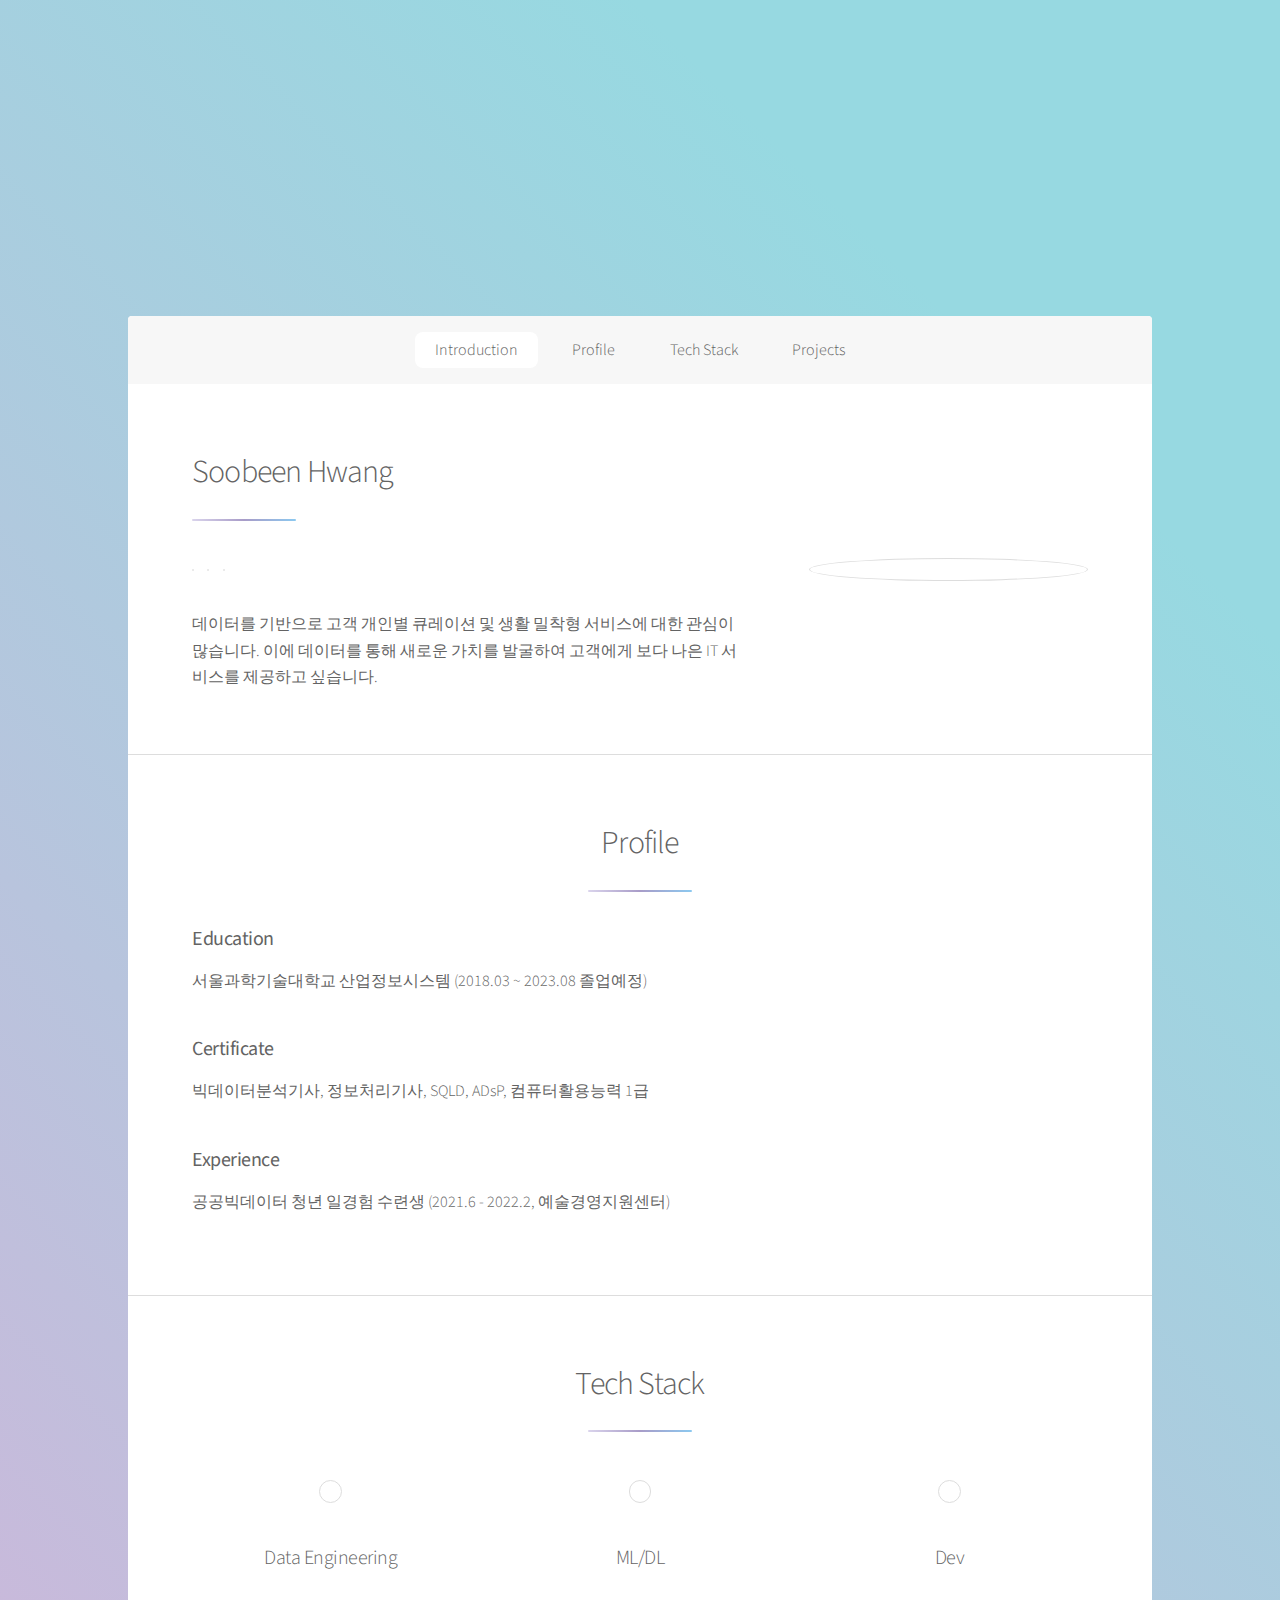
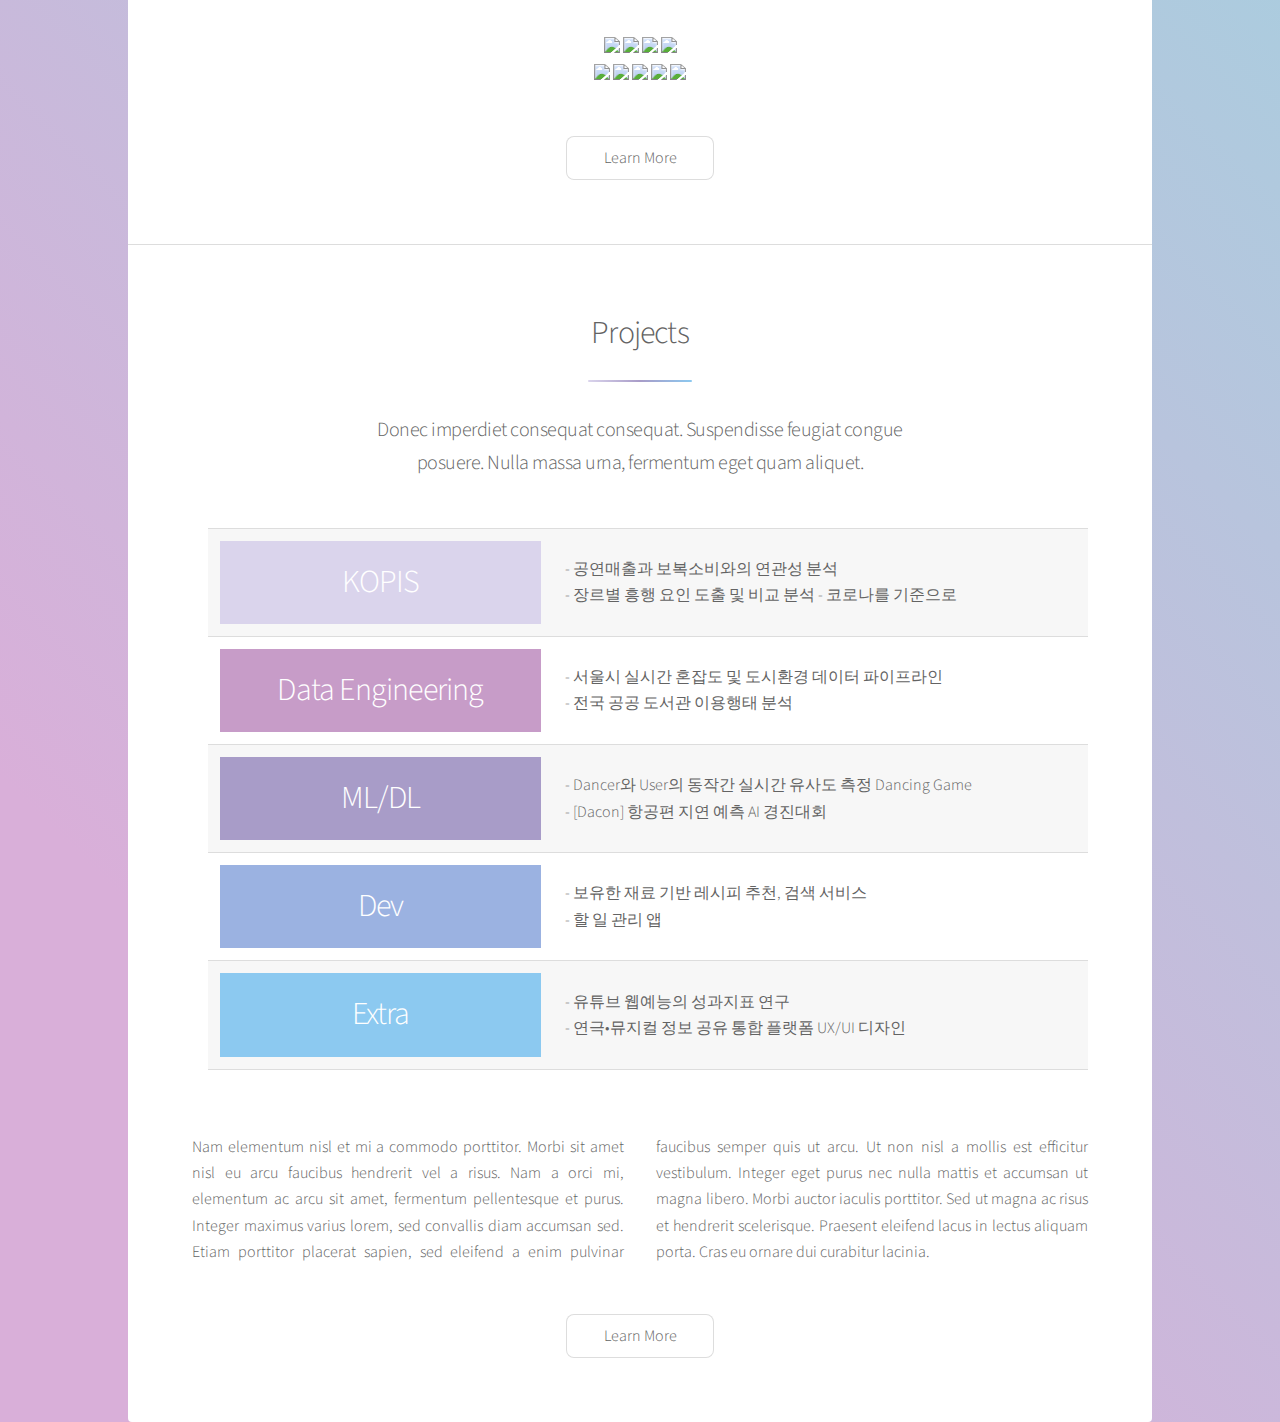
==== index.html @ a71a5af6 "add robots.txt" ====
<!DOCTYPE HTML>
<!--
	Stellar by HTML5 UP
	html5up.net | @ajlkn
	Free for personal and commercial use under the CCA 3.0 license (html5up.net/license)
-->
<html>
	<head>
		<title>soobeen-byul.log</title>
		<meta name="description" content="Data Engineering/Data Analysis/Dev Portpolio of @soobeen-byul">
		<meta charset="utf-8" />
		<meta name="viewport" content="width=device-width, initial-scale=1, user-scalable=no" />
		<link rel="stylesheet" href="assets/css/main.css" />
		<noscript><link rel="stylesheet" href="assets/css/noscript.css" /></noscript>
	</head>
	<body class="is-preload">

		<!-- Wrapper -->
			<div id="wrapper">

				<!-- Header -->
					<header id="header" class="alt">
						<span class="logo"><img width="90" src="images/planet_logo.png" alt="" /></span>
						<h1>soobeen-byul</h1>
						<p>Data/Dev Portpolio of soobeen-byul<br /></p>
					</header>

				<!-- Nav -->
					<nav id="nav">
						<ul>
							<li><a href="#intro" class="active">Introduction</a></li>
							<li><a href="#first">Profile</a></li>
							<li><a href="#second">Tech Stack</a></li>
							<li><a href="#cta">Projects</a></li>
						</ul>
					</nav>

				<!-- Main -->
					<div id="main">

						<!-- Introduction -->
							<section id="intro" class="main">
								<div class="spotlight">
									<div class="content">
										<header class="major">
											<h2>Soobeen Hwang</h2>
										</header>
										<ul class="icons">
											<li><a href="soobeen.byul@gmail.com" class="icon brands fa-tumblr alt"><span class="label">Gmail</span></a></li>
											<li><a href="https://github.com/soobeen-byul" class="icon brands fa-github alt"><span class="label">GitHub</span></a></li>
											<li><a href="https://sub-in-byul.tistory.com/" class="icon brands fa-tumblr alt"><span class="label">Tistory</span></a></li>
										</ul>
										<p>데이터를 기반으로 고객 개인별 큐레이션 및 생활 밀착형 서비스에 대한 관심이 많습니다. 이에 데이터를 통해 새로운 가치를 발굴하여 고객에게 보다 나은 IT 서비스를 제공하고 싶습니다.</p>
							
									</div>
									<span class="image"><img src="images/sarang.jpg" alt="" /></span>
								</div>
							</section>


						<section id="first" class="main special">
							<header class="major">
								<h2>Profile</h2>
								<div style="text-align: left;">
									<h3><span class="icon solid fa-school"></span>   <b>Education</b></h3>
									<div>서울과학기술대학교 산업정보시스템 (2018.03 ~ 2023.08 졸업예정)</div>
									<p></p>
								</div>
								<div style="text-align: left;">
									<h3><span class="icon solid fa-certificate"></span>  <b>Certificate</b></h3>
									<div>빅데이터분석기사, 정보처리기사, SQLD, ADsP, 컴퓨터활용능력 1급</div>
									<p></p>
								</div>
								<div style="text-align: left;">
									<h3><span class="icon solid fa-quote-left"></span>  <b>Experience</b></h3>
									<div>공공빅데이터 청년 일경험 수련생 (2021.6 - 2022.2, 예술경영지원센터)</div>
								</div>
							</header>
							<!-- <footer class="major">
								<ul class="actions special">
									<li><a href="generic.html" class="button primary">Get Started</a></li>
									<li><a href="generic.html" class="button">Learn More</a></li>
								</ul>
							</footer> -->
						</section>

						<section id="second" class="main special">
							<header class="major">
								<h2>Tech Stack</h2>
							</header>
							<ul class="features">
								<li>
									<span class="icon major style5 fa-gem "></span>
									<h3>Data Engineering</h3>
								</li>
								<li>
									<span class="icon major style3 fa-copy"></span>
									<h3>ML/DL</h3>
								</li>
								<li>
									<span class="icon solid major style1 fa-code"></span>
									<h3>Dev</h3>
									<p></p>
								</li>
							</ul>
							<div>
								<img src="https://img.shields.io/badge/Python-3776AB?style=for-the-badge&logo=Python&logoColor=white"> 
								<img src="https://img.shields.io/badge/R-276DC3?style=for-the-badge&logo=R&logoColor=white">
								<img src="https://img.shields.io/badge/Vue.js-4FC08D?style=for-the-badge&logo=Vue.js&logoColor=white">
								<img src="https://img.shields.io/badge/Django-092E20?style=for-the-badge&logo=Django&logoColor=white">
							</div>
							<div>
								<img src="https://img.shields.io/badge/Apache%20Airflow-017CEE?style=for-the-badge&logo=Apache%20Airflow&logoColor=white"> 
								<img src="https://img.shields.io/badge/Apache%20Hadoop-66CCFF?style=for-the-badge&logo=Apache%20Hadoop&logoColor=white">
								<img src="https://img.shields.io/badge/Apache%20Hive-FDEE21?style=for-the-badge&logo=Apache%20Hive&logoColor=white">
								<img src="https://img.shields.io/badge/Apache%20Spark-E25A1C?style=for-the-badge&logo=Apache%20Spark&logoColor=white">
								<img src="https://img.shields.io/badge/Apache%20Zeppelin-D22128?style=for-the-badge&logo=Apache&logoColor=white">
							</div>
							<footer class="major">
								<ul class="actions special">
									<li><a href="generic.html" class="button">Learn More</a></li>
								</ul>
							</footer>
						</section>

						<section id="cta" class="main special">
							<header class="major">
								<h2>Projects</h2>
								<p>Donec imperdiet consequat consequat. Suspendisse feugiat congue<br />
								posuere. Nulla massa urna, fermentum eget quam aliquet.</p>
							</header>
					
							<ul class="statistics">
								<table>
									<tr>
										<td>
											<li class="style1">
												<!-- <span class="icon solid fa-music"></span> -->
												<strong>KOPIS</strong>
											</li>
										</td>
										<td>
											<span> - 공연매출과 보복소비와의 연관성 분석<br> - 장르별 흥행 요인 도출 및 비교 분석 - 코로나를 기준으로</span>
										</td>
									</tr>
									<tr>
										<td>
											<li class="style2">
												<!-- <span class="icon fa-folder-open"></span> -->
												<strong>Data Engineering</strong> 
											</li>
										</td>
										<td>
											<span> - 서울시 실시간 혼잡도 및 도시환경 데이터 파이프라인<br> - 전국 공공 도서관 이용행태 분석</span>
										</td>
									</tr>
									<tr>
										<td>
											<li class="style3">
												<!-- <span class="icon solid fa-signal"></span> -->
												<strong>ML/DL</strong>
											</li>
										</td>
										<td>
											<span>- Dancer와 User의 동작간 실시간 유사도 측정 Dancing Game<br/> - [Dacon] 항공편 지연 예측 AI 경진대회</span>
										</td>
									</tr>
									<tr>
										<td>
											<li class="style4">
												<!-- <span class="icon solid fa-laptop"></span> -->
												<strong>Dev</strong>
											</li>
										</td>
										<td>
											<span> - 보유한 재료 기반 레시피 추천, 검색 서비스<br/> - 할 일 관리 앱</span>
										</td>
									</tr>
									<tr>
										<td>
											<li class="style5">
												<!-- <span class="icon fa-gem"></span> -->
												<strong>Extra</strong>
											</li>
										</td>
										<td>
											<span> - 유튜브 웹예능의 성과지표 연구 <br/> - 연극•뮤지컬 정보 공유 통합 플랫폼 UX/UI 디자인</span>
										</td>
									</tr>
								</table>

							</ul>
							<p class="content">Nam elementum nisl et mi a commodo porttitor. Morbi sit amet nisl eu arcu faucibus hendrerit vel a risus. Nam a orci mi, elementum ac arcu sit amet, fermentum pellentesque et purus. Integer maximus varius lorem, sed convallis diam accumsan sed. Etiam porttitor placerat sapien, sed eleifend a enim pulvinar faucibus semper quis ut arcu. Ut non nisl a mollis est efficitur vestibulum. Integer eget purus nec nulla mattis et accumsan ut magna libero. Morbi auctor iaculis porttitor. Sed ut magna ac risus et hendrerit scelerisque. Praesent eleifend lacus in lectus aliquam porta. Cras eu ornare dui curabitur lacinia.</p>
							<footer class="major">
								<ul class="actions special">
									<li><a href="generic.html" class="button">Learn More</a></li>
								</ul>
							</footer>
						</section>

					</div>

				<!-- Footer -->
					<!-- <footer id="footer">
						<section>
							<h2>Aliquam sed mauris</h2>
							<p>Sed lorem ipsum dolor sit amet et nullam consequat feugiat consequat magna adipiscing tempus etiam dolore veroeros. eget dapibus mauris. Cras aliquet, nisl ut viverra sollicitudin, ligula erat egestas velit, vitae tincidunt odio.</p>
							<ul class="actions">
								<li><a href="generic.html" class="button">Learn More</a></li>
							</ul>
						</section>
						<section>
							<h2>Profile</h2>
							<dl class="alt">
								<dt>Address</dt>
								<dd>경기도 구리시</dd>
								<dt>Email</dt>
								<dd><a href="#">soobeen.byul@gmail.com</a></dd>
							</dl>
						</section>
						<p class="copyright">&copy; Untitled. Design: <a href="https://html5up.net">HTML5 UP</a>.</p>
					</footer> -->

			</div>

		<!-- Scripts -->
			<script src="assets/js/jquery.min.js"></script>
			<script src="assets/js/jquery.scrollex.min.js"></script>
			<script src="assets/js/jquery.scrolly.min.js"></script>
			<script src="assets/js/browser.min.js"></script>
			<script src="assets/js/breakpoints.min.js"></script>
			<script src="assets/js/util.js"></script>
			<script src="assets/js/main.js"></script>

	</body>
</html>
---- assets/css/main.css ----
@import url(fontawesome-all.min.css);
@import 'https://fonts.googleapis.com/css?family=Source+Sans+Pro:300,400';

/*
	Stellar by HTML5 UP
	html5up.net | @ajlkn
	Free for personal and commercial use under the CCA 3.0 license (html5up.net/license)
*/

html, body, div, span, applet, object,
iframe, h1, h2, h3, h4, h5, h6, p, blockquote,
pre, a, abbr, acronym, address, big, cite,
code, del, dfn, em, img, ins, kbd, q, s, samp,
small, strike, strong, sub, sup, tt, var, b,
u, i, center, dl, dt, dd, ol, ul, li, fieldset,
form, label, legend, table, caption, tbody,
tfoot, thead, tr, th, td, article, aside,
canvas, details, embed, figure, figcaption,
footer, header, hgroup, menu, nav, output, ruby,
section, summary, time, mark, audio, video {
	margin: 0;
	padding: 0;
	border: 0;
	font-size: 100%;
	font: inherit;
	/* vertical-align: baseline; */
}

article, aside, details, figcaption, figure,
footer, header, hgroup, menu, nav, section {
	display: block;}

body {
	line-height: 1;
}

ol, ul {
	list-style: none;
}

blockquote, q {
	quotes: none;
}

	blockquote:before, blockquote:after, q:before, q:after {
		content: '';
		content: none;
	}

table {
	border-collapse: collapse;
	border-spacing: 0;
}

body {
	-webkit-text-size-adjust: none;
}

mark {
	background-color: transparent;
	color: inherit;
}

input::-moz-focus-inner {
	border: 0;
	padding: 0;
}

input, select, textarea {
	-moz-appearance: none;
	-webkit-appearance: none;
	-ms-appearance: none;
	appearance: none;
}

/* Basic */

	@-ms-viewport {
		width: device-width;
	}

	body {
		-ms-overflow-style: scrollbar;
	}

	@media screen and (max-width: 480px) {

		html, body {
			min-width: 320px;
		}

	}

	html {
		box-sizing: border-box;
	}

	*, *:before, *:after {
		box-sizing: inherit;
	}

	body {
		/* background-color: #935d8c; */
		background-image: url("images/overlay.png"), -moz-linear-gradient(45deg, #d9afd9 15%, #97d9e1 85%);
		background-image: url("images/overlay.png"), -webkit-linear-gradient(45deg, #d9afd9 15%, #97d9e1 85%);
		background-image: url("images/overlay.png"), -ms-linear-gradient(45deg, #d9afd9 15%, #97d9e1 85%);
		background-image: url("images/overlay.png"), linear-gradient(45deg, #d9afd9 15%, #97d9e1 85%);
	}

		body.is-preload *, body.is-preload *:before, body.is-preload *:after {
			-moz-animation: none !important;
			-webkit-animation: none !important;
			-ms-animation: none !important;
			animation: none !important;
			-moz-transition: none !important;
			-webkit-transition: none !important;
			-ms-transition: none !important;
			transition: none !important;
		}

/* Type */

	body {
		/* background-color: #935d8c; */
		color: rgba(255, 255, 255, 0.65);
	}

	body, input, select, textarea {
		font-family: "Source Sans Pro", Helvetica, sans-serif;
		font-size: 17pt;
		font-weight: 300;
		line-height: 1.65;
	}

		@media screen and (max-width: 1680px) {

			body, input, select, textarea {
				font-size: 14pt;
			}

		}

		@media screen and (max-width: 1280px) {

			body, input, select, textarea {
				font-size: 12pt;
			}

		}

		@media screen and (max-width: 360px) {

			body, input, select, textarea {
				font-size: 11pt;
			}

		}

	a {
		-moz-transition: color 0.2s ease, border-bottom 0.2s ease;
		-webkit-transition: color 0.2s ease, border-bottom 0.2s ease;
		-ms-transition: color 0.2s ease, border-bottom 0.2s ease;
		transition: color 0.2s ease, border-bottom 0.2s ease;
		text-decoration: none;
		border-bottom: dotted 1px;
		color: inherit;
	}

		a:hover {
			border-bottom-color: transparent;
		}

	strong, b {
		font-weight: 400;
	}

	em, i {
		font-style: italic;
	}

	p {
		margin: 0 0 2em 0;
	}

		p.content {
			-moz-columns: 20em 2;
			-webkit-columns: 20em 2;
			-ms-columns: 20em 2;
			columns: 20em 2;
			-moz-column-gap: 2em;
			-webkit-column-gap: 2em;
			-ms-column-gap: 2em;
			column-gap: 2em;
			text-align: justify;
		}

	h1, h2, h3, h4, h5, h6 {
		font-weight: 300;
		line-height: 1.5;
		margin: 0 0 0.7em 0;
		letter-spacing: -0.025em;
	}

		h1 a, h2 a, h3 a, h4 a, h5 a, h6 a {
			color: inherit;
			text-decoration: none;
		}

	h1 {
		font-size: 2.5em;
		line-height: 1.2;
	}

	h2 {
		font-size: 1.5em;
	}

	h3 {
		font-size: 1.25em;
	}

	h4 {
		font-size: 1.1em;
	}

	h5 {
		font-size: 0.9em;
	}

	h6 {
		font-size: 0.7em;
	}

	@media screen and (max-width: 736px) {

		h1 {
			font-size: 2em;
		}

	}

	sub {
		font-size: 0.8em;
		position: relative;
		top: 0.5em;
	}

	sup {
		font-size: 0.8em;
		position: relative;
		top: -0.5em;
	}

	blockquote {
		border-left: solid 4px;
		font-style: italic;
		margin: 0 0 2em 0;
		padding: 0.5em 0 0.5em 2em;
	}

	code {
		border-radius: 8px;
		border: solid 1px;
		font-family: "Courier New", monospace;
		font-size: 0.9em;
		margin: 0 0.25em;
		padding: 0.25em 0.65em;
	}

	pre {
		-webkit-overflow-scrolling: touch;
		font-family: "Courier New", monospace;
		font-size: 0.9em;
		margin: 0 0 2em 0;
	}

		pre code {
			display: block;
			line-height: 1.75;
			padding: 1em 1.5em;
			overflow-x: auto;
		}

	hr {
		border: 0;
		border-bottom: solid 1px;
		margin: 2em 0;
	}

		hr.major {
			margin: 3em 0;
		}

	.align-left {
		text-align: left;
	}

	.align-center {
		text-align: center;
	}

	.align-right {
		text-align: right;
	}

	input, select, textarea {
		color: #ffffff;
	}

	a:hover {
		color: #ffffff;
	}

	strong, b {
		color: #ffffff;
	}

	h1, h2, h3, h4, h5, h6 {
		color: #ffffff;
	}

	blockquote {
		border-left-color: rgba(255, 255, 255, 0.35);
	}

	code {
		background: rgba(255, 255, 255, 0.075);
		border-color: rgba(255, 255, 255, 0.35);
	}

	hr {
		border-bottom-color: rgba(255, 255, 255, 0.35);
	}

/* Row */

	.row {
		display: flex;
		flex-wrap: wrap;
		box-sizing: border-box;
		align-items: stretch;
	}

		.row > * {
			box-sizing: border-box;
		}

		.row.gtr-uniform > * > :last-child {
			margin-bottom: 0;
		}

		.row.aln-left {
			justify-content: flex-start;
		}

		.row.aln-center {
			justify-content: center;
		}

		.row.aln-right {
			justify-content: flex-end;
		}

		.row.aln-top {
			align-items: flex-start;
		}

		.row.aln-middle {
			align-items: center;
		}

		.row.aln-bottom {
			align-items: flex-end;
		}

		.row > .imp {
			order: -1;
		}

		.row > .col-1 {
			width: 8.33333%;
		}

		.row > .off-1 {
			margin-left: 8.33333%;
		}

		.row > .col-2 {
			width: 16.66667%;
		}

		.row > .off-2 {
			margin-left: 16.66667%;
		}

		.row > .col-3 {
			width: 25%;
		}

		.row > .off-3 {
			margin-left: 25%;
		}

		.row > .col-4 {
			width: 33.33333%;
		}

		.row > .off-4 {
			margin-left: 33.33333%;
		}

		.row > .col-5 {
			width: 41.66667%;
		}

		.row > .off-5 {
			margin-left: 41.66667%;
		}

		.row > .col-6 {
			width: 50%;
		}

		.row > .off-6 {
			margin-left: 50%;
		}

		.row > .col-7 {
			width: 58.33333%;
		}

		.row > .off-7 {
			margin-left: 58.33333%;
		}

		.row > .col-8 {
			width: 66.66667%;
		}

		.row > .off-8 {
			margin-left: 66.66667%;
		}

		.row > .col-9 {
			width: 75%;
		}

		.row > .off-9 {
			margin-left: 75%;
		}

		.row > .col-10 {
			width: 83.33333%;
		}

		.row > .off-10 {
			margin-left: 83.33333%;
		}

		.row > .col-11 {
			width: 91.66667%;
		}

		.row > .off-11 {
			margin-left: 91.66667%;
		}

		.row > .col-12 {
			width: 100%;
		}

		.row > .off-12 {
			margin-left: 100%;
		}

		.row.gtr-0 {
			margin-top: 0;
			margin-left: 0em;
		}

			.row.gtr-0 > * {
				padding: 0 0 0 0em;
			}

			.row.gtr-0.gtr-uniform {
				margin-top: 0em;
			}

				.row.gtr-0.gtr-uniform > * {
					padding-top: 0em;
				}

		.row.gtr-25 {
			margin-top: 0;
			margin-left: -0.375em;
		}

			.row.gtr-25 > * {
				padding: 0 0 0 0.375em;
			}

			.row.gtr-25.gtr-uniform {
				margin-top: -0.375em;
			}

				.row.gtr-25.gtr-uniform > * {
					padding-top: 0.375em;
				}

		.row.gtr-50 {
			margin-top: 0;
			margin-left: -0.75em;
		}

			.row.gtr-50 > * {
				padding: 0 0 0 0.75em;
			}

			.row.gtr-50.gtr-uniform {
				margin-top: -0.75em;
			}

				.row.gtr-50.gtr-uniform > * {
					padding-top: 0.75em;
				}

		.row {
			margin-top: 0;
			margin-left: -1.5em;
		}

			.row > * {
				padding: 0 0 0 1.5em;
			}

			.row.gtr-uniform {
				margin-top: -1.5em;
			}

				.row.gtr-uniform > * {
					padding-top: 1.5em;
				}

		.row.gtr-150 {
			margin-top: 0;
			margin-left: -2.25em;
		}

			.row.gtr-150 > * {
				padding: 0 0 0 2.25em;
			}

			.row.gtr-150.gtr-uniform {
				margin-top: -2.25em;
			}

				.row.gtr-150.gtr-uniform > * {
					padding-top: 2.25em;
				}

		.row.gtr-200 {
			margin-top: 0;
			margin-left: -3em;
		}

			.row.gtr-200 > * {
				padding: 0 0 0 3em;
			}

			.row.gtr-200.gtr-uniform {
				margin-top: -3em;
			}

				.row.gtr-200.gtr-uniform > * {
					padding-top: 3em;
				}

		@media screen and (max-width: 1680px) {

			.row {
				display: flex;
				flex-wrap: wrap;
				box-sizing: border-box;
				align-items: stretch;
			}

				.row > * {
					box-sizing: border-box;
				}

				.row.gtr-uniform > * > :last-child {
					margin-bottom: 0;
				}

				.row.aln-left {
					justify-content: flex-start;
				}

				.row.aln-center {
					justify-content: center;
				}

				.row.aln-right {
					justify-content: flex-end;
				}

				.row.aln-top {
					align-items: flex-start;
				}

				.row.aln-middle {
					align-items: center;
				}

				.row.aln-bottom {
					align-items: flex-end;
				}

				.row > .imp-xlarge {
					order: -1;
				}

				.row > .col-1-xlarge {
					width: 8.33333%;
				}

				.row > .off-1-xlarge {
					margin-left: 8.33333%;
				}

				.row > .col-2-xlarge {
					width: 16.66667%;
				}

				.row > .off-2-xlarge {
					margin-left: 16.66667%;
				}

				.row > .col-3-xlarge {
					width: 25%;
				}

				.row > .off-3-xlarge {
					margin-left: 25%;
				}

				.row > .col-4-xlarge {
					width: 33.33333%;
				}

				.row > .off-4-xlarge {
					margin-left: 33.33333%;
				}

				.row > .col-5-xlarge {
					width: 41.66667%;
				}

				.row > .off-5-xlarge {
					margin-left: 41.66667%;
				}

				.row > .col-6-xlarge {
					width: 50%;
				}

				.row > .off-6-xlarge {
					margin-left: 50%;
				}

				.row > .col-7-xlarge {
					width: 58.33333%;
				}

				.row > .off-7-xlarge {
					margin-left: 58.33333%;
				}

				.row > .col-8-xlarge {
					width: 66.66667%;
				}

				.row > .off-8-xlarge {
					margin-left: 66.66667%;
				}

				.row > .col-9-xlarge {
					width: 75%;
				}

				.row > .off-9-xlarge {
					margin-left: 75%;
				}

				.row > .col-10-xlarge {
					width: 83.33333%;
				}

				.row > .off-10-xlarge {
					margin-left: 83.33333%;
				}

				.row > .col-11-xlarge {
					width: 91.66667%;
				}

				.row > .off-11-xlarge {
					margin-left: 91.66667%;
				}

				.row > .col-12-xlarge {
					width: 100%;
				}

				.row > .off-12-xlarge {
					margin-left: 100%;
				}

				.row.gtr-0 {
					margin-top: 0;
					margin-left: 0em;
				}

					.row.gtr-0 > * {
						padding: 0 0 0 0em;
					}

					.row.gtr-0.gtr-uniform {
						margin-top: 0em;
					}

						.row.gtr-0.gtr-uniform > * {
							padding-top: 0em;
						}

				.row.gtr-25 {
					margin-top: 0;
					margin-left: -0.375em;
				}

					.row.gtr-25 > * {
						padding: 0 0 0 0.375em;
					}

					.row.gtr-25.gtr-uniform {
						margin-top: -0.375em;
					}

						.row.gtr-25.gtr-uniform > * {
							padding-top: 0.375em;
						}

				.row.gtr-50 {
					margin-top: 0;
					margin-left: -0.75em;
				}

					.row.gtr-50 > * {
						padding: 0 0 0 0.75em;
					}

					.row.gtr-50.gtr-uniform {
						margin-top: -0.75em;
					}

						.row.gtr-50.gtr-uniform > * {
							padding-top: 0.75em;
						}

				.row {
					margin-top: 0;
					margin-left: -1.5em;
				}

					.row > * {
						padding: 0 0 0 1.5em;
					}

					.row.gtr-uniform {
						margin-top: -1.5em;
					}

						.row.gtr-uniform > * {
							padding-top: 1.5em;
						}

				.row.gtr-150 {
					margin-top: 0;
					margin-left: -2.25em;
				}

					.row.gtr-150 > * {
						padding: 0 0 0 2.25em;
					}

					.row.gtr-150.gtr-uniform {
						margin-top: -2.25em;
					}

						.row.gtr-150.gtr-uniform > * {
							padding-top: 2.25em;
						}

				.row.gtr-200 {
					margin-top: 0;
					margin-left: -3em;
				}

					.row.gtr-200 > * {
						padding: 0 0 0 3em;
					}

					.row.gtr-200.gtr-uniform {
						margin-top: -3em;
					}

						.row.gtr-200.gtr-uniform > * {
							padding-top: 3em;
						}

		}

		@media screen and (max-width: 1280px) {

			.row {
				display: flex;
				flex-wrap: wrap;
				box-sizing: border-box;
				align-items: stretch;
			}

				.row > * {
					box-sizing: border-box;
				}

				.row.gtr-uniform > * > :last-child {
					margin-bottom: 0;
				}

				.row.aln-left {
					justify-content: flex-start;
				}

				.row.aln-center {
					justify-content: center;
				}

				.row.aln-right {
					justify-content: flex-end;
				}

				.row.aln-top {
					align-items: flex-start;
				}

				.row.aln-middle {
					align-items: center;
				}

				.row.aln-bottom {
					align-items: flex-end;
				}

				.row > .imp-large {
					order: -1;
				}

				.row > .col-1-large {
					width: 8.33333%;
				}

				.row > .off-1-large {
					margin-left: 8.33333%;
				}

				.row > .col-2-large {
					width: 16.66667%;
				}

				.row > .off-2-large {
					margin-left: 16.66667%;
				}

				.row > .col-3-large {
					width: 25%;
				}

				.row > .off-3-large {
					margin-left: 25%;
				}

				.row > .col-4-large {
					width: 33.33333%;
				}

				.row > .off-4-large {
					margin-left: 33.33333%;
				}

				.row > .col-5-large {
					width: 41.66667%;
				}

				.row > .off-5-large {
					margin-left: 41.66667%;
				}

				.row > .col-6-large {
					width: 50%;
				}

				.row > .off-6-large {
					margin-left: 50%;
				}

				.row > .col-7-large {
					width: 58.33333%;
				}

				.row > .off-7-large {
					margin-left: 58.33333%;
				}

				.row > .col-8-large {
					width: 66.66667%;
				}

				.row > .off-8-large {
					margin-left: 66.66667%;
				}

				.row > .col-9-large {
					width: 75%;
				}

				.row > .off-9-large {
					margin-left: 75%;
				}

				.row > .col-10-large {
					width: 83.33333%;
				}

				.row > .off-10-large {
					margin-left: 83.33333%;
				}

				.row > .col-11-large {
					width: 91.66667%;
				}

				.row > .off-11-large {
					margin-left: 91.66667%;
				}

				.row > .col-12-large {
					width: 100%;
				}

				.row > .off-12-large {
					margin-left: 100%;
				}

				.row.gtr-0 {
					margin-top: 0;
					margin-left: 0em;
				}

					.row.gtr-0 > * {
						padding: 0 0 0 0em;
					}

					.row.gtr-0.gtr-uniform {
						margin-top: 0em;
					}

						.row.gtr-0.gtr-uniform > * {
							padding-top: 0em;
						}

				.row.gtr-25 {
					margin-top: 0;
					margin-left: -0.375em;
				}

					.row.gtr-25 > * {
						padding: 0 0 0 0.375em;
					}

					.row.gtr-25.gtr-uniform {
						margin-top: -0.375em;
					}

						.row.gtr-25.gtr-uniform > * {
							padding-top: 0.375em;
						}

				.row.gtr-50 {
					margin-top: 0;
					margin-left: -0.75em;
				}

					.row.gtr-50 > * {
						padding: 0 0 0 0.75em;
					}

					.row.gtr-50.gtr-uniform {
						margin-top: -0.75em;
					}

						.row.gtr-50.gtr-uniform > * {
							padding-top: 0.75em;
						}

				.row {
					margin-top: 0;
					margin-left: -1.5em;
				}

					.row > * {
						padding: 0 0 0 1.5em;
					}

					.row.gtr-uniform {
						margin-top: -1.5em;
					}

						.row.gtr-uniform > * {
							padding-top: 1.5em;
						}

				.row.gtr-150 {
					margin-top: 0;
					margin-left: -2.25em;
				}

					.row.gtr-150 > * {
						padding: 0 0 0 2.25em;
					}

					.row.gtr-150.gtr-uniform {
						margin-top: -2.25em;
					}

						.row.gtr-150.gtr-uniform > * {
							padding-top: 2.25em;
						}

				.row.gtr-200 {
					margin-top: 0;
					margin-left: -3em;
				}

					.row.gtr-200 > * {
						padding: 0 0 0 3em;
					}

					.row.gtr-200.gtr-uniform {
						margin-top: -3em;
					}

						.row.gtr-200.gtr-uniform > * {
							padding-top: 3em;
						}

		}

		@media screen and (max-width: 980px) {

			.row {
				display: flex;
				flex-wrap: wrap;
				box-sizing: border-box;
				align-items: stretch;
			}

				.row > * {
					box-sizing: border-box;
				}

				.row.gtr-uniform > * > :last-child {
					margin-bottom: 0;
				}

				.row.aln-left {
					justify-content: flex-start;
				}

				.row.aln-center {
					justify-content: center;
				}

				.row.aln-right {
					justify-content: flex-end;
				}

				.row.aln-top {
					align-items: flex-start;
				}

				.row.aln-middle {
					align-items: center;
				}

				.row.aln-bottom {
					align-items: flex-end;
				}

				.row > .imp-medium {
					order: -1;
				}

				.row > .col-1-medium {
					width: 8.33333%;
				}

				.row > .off-1-medium {
					margin-left: 8.33333%;
				}

				.row > .col-2-medium {
					width: 16.66667%;
				}

				.row > .off-2-medium {
					margin-left: 16.66667%;
				}

				.row > .col-3-medium {
					width: 25%;
				}

				.row > .off-3-medium {
					margin-left: 25%;
				}

				.row > .col-4-medium {
					width: 33.33333%;
				}

				.row > .off-4-medium {
					margin-left: 33.33333%;
				}

				.row > .col-5-medium {
					width: 41.66667%;
				}

				.row > .off-5-medium {
					margin-left: 41.66667%;
				}

				.row > .col-6-medium {
					width: 50%;
				}

				.row > .off-6-medium {
					margin-left: 50%;
				}

				.row > .col-7-medium {
					width: 58.33333%;
				}

				.row > .off-7-medium {
					margin-left: 58.33333%;
				}

				.row > .col-8-medium {
					width: 66.66667%;
				}

				.row > .off-8-medium {
					margin-left: 66.66667%;
				}

				.row > .col-9-medium {
					width: 75%;
				}

				.row > .off-9-medium {
					margin-left: 75%;
				}

				.row > .col-10-medium {
					width: 83.33333%;
				}

				.row > .off-10-medium {
					margin-left: 83.33333%;
				}

				.row > .col-11-medium {
					width: 91.66667%;
				}

				.row > .off-11-medium {
					margin-left: 91.66667%;
				}

				.row > .col-12-medium {
					width: 100%;
				}

				.row > .off-12-medium {
					margin-left: 100%;
				}

				.row.gtr-0 {
					margin-top: 0;
					margin-left: 0em;
				}

					.row.gtr-0 > * {
						padding: 0 0 0 0em;
					}

					.row.gtr-0.gtr-uniform {
						margin-top: 0em;
					}

						.row.gtr-0.gtr-uniform > * {
							padding-top: 0em;
						}

				.row.gtr-25 {
					margin-top: 0;
					margin-left: -0.375em;
				}

					.row.gtr-25 > * {
						padding: 0 0 0 0.375em;
					}

					.row.gtr-25.gtr-uniform {
						margin-top: -0.375em;
					}

						.row.gtr-25.gtr-uniform > * {
							padding-top: 0.375em;
						}

				.row.gtr-50 {
					margin-top: 0;
					margin-left: -0.75em;
				}

					.row.gtr-50 > * {
						padding: 0 0 0 0.75em;
					}

					.row.gtr-50.gtr-uniform {
						margin-top: -0.75em;
					}

						.row.gtr-50.gtr-uniform > * {
							padding-top: 0.75em;
						}

				.row {
					margin-top: 0;
					margin-left: -1.5em;
				}

					.row > * {
						padding: 0 0 0 1.5em;
					}

					.row.gtr-uniform {
						margin-top: -1.5em;
					}

						.row.gtr-uniform > * {
							padding-top: 1.5em;
						}

				.row.gtr-150 {
					margin-top: 0;
					margin-left: -2.25em;
				}

					.row.gtr-150 > * {
						padding: 0 0 0 2.25em;
					}

					.row.gtr-150.gtr-uniform {
						margin-top: -2.25em;
					}

						.row.gtr-150.gtr-uniform > * {
							padding-top: 2.25em;
						}

				.row.gtr-200 {
					margin-top: 0;
					margin-left: -3em;
				}

					.row.gtr-200 > * {
						padding: 0 0 0 3em;
					}

					.row.gtr-200.gtr-uniform {
						margin-top: -3em;
					}

						.row.gtr-200.gtr-uniform > * {
							padding-top: 3em;
						}

		}

		@media screen and (max-width: 736px) {

			.row {
				display: flex;
				flex-wrap: wrap;
				box-sizing: border-box;
				align-items: stretch;
			}

				.row > * {
					box-sizing: border-box;
				}

				.row.gtr-uniform > * > :last-child {
					margin-bottom: 0;
				}

				.row.aln-left {
					justify-content: flex-start;
				}

				.row.aln-center {
					justify-content: center;
				}

				.row.aln-right {
					justify-content: flex-end;
				}

				.row.aln-top {
					align-items: flex-start;
				}

				.row.aln-middle {
					align-items: center;
				}

				.row.aln-bottom {
					align-items: flex-end;
				}

				.row > .imp-small {
					order: -1;
				}

				.row > .col-1-small {
					width: 8.33333%;
				}

				.row > .off-1-small {
					margin-left: 8.33333%;
				}

				.row > .col-2-small {
					width: 16.66667%;
				}

				.row > .off-2-small {
					margin-left: 16.66667%;
				}

				.row > .col-3-small {
					width: 25%;
				}

				.row > .off-3-small {
					margin-left: 25%;
				}

				.row > .col-4-small {
					width: 33.33333%;
				}

				.row > .off-4-small {
					margin-left: 33.33333%;
				}

				.row > .col-5-small {
					width: 41.66667%;
				}

				.row > .off-5-small {
					margin-left: 41.66667%;
				}

				.row > .col-6-small {
					width: 50%;
				}

				.row > .off-6-small {
					margin-left: 50%;
				}

				.row > .col-7-small {
					width: 58.33333%;
				}

				.row > .off-7-small {
					margin-left: 58.33333%;
				}

				.row > .col-8-small {
					width: 66.66667%;
				}

				.row > .off-8-small {
					margin-left: 66.66667%;
				}

				.row > .col-9-small {
					width: 75%;
				}

				.row > .off-9-small {
					margin-left: 75%;
				}

				.row > .col-10-small {
					width: 83.33333%;
				}

				.row > .off-10-small {
					margin-left: 83.33333%;
				}

				.row > .col-11-small {
					width: 91.66667%;
				}

				.row > .off-11-small {
					margin-left: 91.66667%;
				}

				.row > .col-12-small {
					width: 100%;
				}

				.row > .off-12-small {
					margin-left: 100%;
				}

				.row.gtr-0 {
					margin-top: 0;
					margin-left: 0em;
				}

					.row.gtr-0 > * {
						padding: 0 0 0 0em;
					}

					.row.gtr-0.gtr-uniform {
						margin-top: 0em;
					}

						.row.gtr-0.gtr-uniform > * {
							padding-top: 0em;
						}

				.row.gtr-25 {
					margin-top: 0;
					margin-left: -0.25em;
				}

					.row.gtr-25 > * {
						padding: 0 0 0 0.25em;
					}

					.row.gtr-25.gtr-uniform {
						margin-top: -0.25em;
					}

						.row.gtr-25.gtr-uniform > * {
							padding-top: 0.25em;
						}

				.row.gtr-50 {
					margin-top: 0;
					margin-left: -0.5em;
				}

					.row.gtr-50 > * {
						padding: 0 0 0 0.5em;
					}

					.row.gtr-50.gtr-uniform {
						margin-top: -0.5em;
					}

						.row.gtr-50.gtr-uniform > * {
							padding-top: 0.5em;
						}

				.row {
					margin-top: 0;
					margin-left: -1em;
				}

					.row > * {
						padding: 0 0 0 1em;
					}

					.row.gtr-uniform {
						margin-top: -1em;
					}

						.row.gtr-uniform > * {
							padding-top: 1em;
						}

				.row.gtr-150 {
					margin-top: 0;
					margin-left: -1.5em;
				}

					.row.gtr-150 > * {
						padding: 0 0 0 1.5em;
					}

					.row.gtr-150.gtr-uniform {
						margin-top: -1.5em;
					}

						.row.gtr-150.gtr-uniform > * {
							padding-top: 1.5em;
						}

				.row.gtr-200 {
					margin-top: 0;
					margin-left: -2em;
				}

					.row.gtr-200 > * {
						padding: 0 0 0 2em;
					}

					.row.gtr-200.gtr-uniform {
						margin-top: -2em;
					}

						.row.gtr-200.gtr-uniform > * {
							padding-top: 2em;
						}

		}

		@media screen and (max-width: 480px) {

			.row {
				display: flex;
				flex-wrap: wrap;
				box-sizing: border-box;
				align-items: stretch;
			}

				.row > * {
					box-sizing: border-box;
				}

				.row.gtr-uniform > * > :last-child {
					margin-bottom: 0;
				}

				.row.aln-left {
					justify-content: flex-start;
				}

				.row.aln-center {
					justify-content: center;
				}

				.row.aln-right {
					justify-content: flex-end;
				}

				.row.aln-top {
					align-items: flex-start;
				}

				.row.aln-middle {
					align-items: center;
				}

				.row.aln-bottom {
					align-items: flex-end;
				}

				.row > .imp-xsmall {
					order: -1;
				}

				.row > .col-1-xsmall {
					width: 8.33333%;
				}

				.row > .off-1-xsmall {
					margin-left: 8.33333%;
				}

				.row > .col-2-xsmall {
					width: 16.66667%;
				}

				.row > .off-2-xsmall {
					margin-left: 16.66667%;
				}

				.row > .col-3-xsmall {
					width: 25%;
				}

				.row > .off-3-xsmall {
					margin-left: 25%;
				}

				.row > .col-4-xsmall {
					width: 33.33333%;
				}

				.row > .off-4-xsmall {
					margin-left: 33.33333%;
				}

				.row > .col-5-xsmall {
					width: 41.66667%;
				}

				.row > .off-5-xsmall {
					margin-left: 41.66667%;
				}

				.row > .col-6-xsmall {
					width: 50%;
				}

				.row > .off-6-xsmall {
					margin-left: 50%;
				}

				.row > .col-7-xsmall {
					width: 58.33333%;
				}

				.row > .off-7-xsmall {
					margin-left: 58.33333%;
				}

				.row > .col-8-xsmall {
					width: 66.66667%;
				}

				.row > .off-8-xsmall {
					margin-left: 66.66667%;
				}

				.row > .col-9-xsmall {
					width: 75%;
				}

				.row > .off-9-xsmall {
					margin-left: 75%;
				}

				.row > .col-10-xsmall {
					width: 83.33333%;
				}

				.row > .off-10-xsmall {
					margin-left: 83.33333%;
				}

				.row > .col-11-xsmall {
					width: 91.66667%;
				}

				.row > .off-11-xsmall {
					margin-left: 91.66667%;
				}

				.row > .col-12-xsmall {
					width: 100%;
				}

				.row > .off-12-xsmall {
					margin-left: 100%;
				}

				.row.gtr-0 {
					margin-top: 0;
					margin-left: 0em;
				}

					.row.gtr-0 > * {
						padding: 0 0 0 0em;
					}

					.row.gtr-0.gtr-uniform {
						margin-top: 0em;
					}

						.row.gtr-0.gtr-uniform > * {
							padding-top: 0em;
						}

				.row.gtr-25 {
					margin-top: 0;
					margin-left: -0.3125em;
				}

					.row.gtr-25 > * {
						padding: 0 0 0 0.3125em;
					}

					.row.gtr-25.gtr-uniform {
						margin-top: -0.3125em;
					}

						.row.gtr-25.gtr-uniform > * {
							padding-top: 0.3125em;
						}

				.row.gtr-50 {
					margin-top: 0;
					margin-left: -0.625em;
				}

					.row.gtr-50 > * {
						padding: 0 0 0 0.625em;
					}

					.row.gtr-50.gtr-uniform {
						margin-top: -0.625em;
					}

						.row.gtr-50.gtr-uniform > * {
							padding-top: 0.625em;
						}

				.row {
					margin-top: 0;
					margin-left: -1.25em;
				}

					.row > * {
						padding: 0 0 0 1.25em;
					}

					.row.gtr-uniform {
						margin-top: -1.25em;
					}

						.row.gtr-uniform > * {
							padding-top: 1.25em;
						}

				.row.gtr-150 {
					margin-top: 0;
					margin-left: -1.875em;
				}

					.row.gtr-150 > * {
						padding: 0 0 0 1.875em;
					}

					.row.gtr-150.gtr-uniform {
						margin-top: -1.875em;
					}

						.row.gtr-150.gtr-uniform > * {
							padding-top: 1.875em;
						}

				.row.gtr-200 {
					margin-top: 0;
					margin-left: -2.5em;
				}

					.row.gtr-200 > * {
						padding: 0 0 0 2.5em;
					}

					.row.gtr-200.gtr-uniform {
						margin-top: -2.5em;
					}

						.row.gtr-200.gtr-uniform > * {
							padding-top: 2.5em;
						}

		}

/* Box */

	.box {
		border-radius: 8px;
		border: solid;
		margin-bottom: 2em;
		padding: 1.5em;
	}

		.box > :last-child,
		.box > :last-child > :last-child,
		.box > :last-child > :last-child > :last-child {
			margin-bottom: 0;
		}

		.box.alt {
			border: 0;
			border-radius: 0;
			padding: 0;
		}

	.box {
		border-color: rgba(255, 255, 255, 0.35);
	}

/* Button */

	input[type="submit"],
	input[type="reset"],
	input[type="button"],
	button,
	.button {
		-moz-appearance: none;
		-webkit-appearance: none;
		-ms-appearance: none;
		appearance: none;
		-moz-transition: background-color 0.2s ease-in-out, color 0.2s ease-in-out;
		-webkit-transition: background-color 0.2s ease-in-out, color 0.2s ease-in-out;
		-ms-transition: background-color 0.2s ease-in-out, color 0.2s ease-in-out;
		transition: background-color 0.2s ease-in-out, color 0.2s ease-in-out;
		border-radius: 8px;
		border: 0;
		cursor: pointer;
		display: inline-block;
		font-weight: 300;
		height: 2.75em;
		line-height: 2.75em;
		min-width: 9.25em;
		padding: 0 1.5em;
		text-align: center;
		text-decoration: none;
		white-space: nowrap;
	}

		input[type="submit"].icon,
		input[type="reset"].icon,
		input[type="button"].icon,
		button.icon,
		.button.icon {
			padding-left: 1.35em;
		}

			input[type="submit"].icon:before,
			input[type="reset"].icon:before,
			input[type="button"].icon:before,
			button.icon:before,
			.button.icon:before {
				margin-right: 0.5em;
			}

		input[type="submit"].fit,
		input[type="reset"].fit,
		input[type="button"].fit,
		button.fit,
		.button.fit {
			width: 100%;
		}

		input[type="submit"].small,
		input[type="reset"].small,
		input[type="button"].small,
		button.small,
		.button.small {
			font-size: 0.8em;
		}

		input[type="submit"].large,
		input[type="reset"].large,
		input[type="button"].large,
		button.large,
		.button.large {
			font-size: 1.35em;
		}

		input[type="submit"].disabled, input[type="submit"]:disabled,
		input[type="reset"].disabled,
		input[type="reset"]:disabled,
		input[type="button"].disabled,
		input[type="button"]:disabled,
		button.disabled,
		button:disabled,
		.button.disabled,
		.button:disabled {
			pointer-events: none;
			opacity: 0.25;
		}

		@media screen and (max-width: 736px) {

			input[type="submit"],
			input[type="reset"],
			input[type="button"],
			button,
			.button {
				min-width: 0;
			}

		}

	input[type="submit"],
	input[type="reset"],
	input[type="button"],
	button,
	.button {
		background-color: transparent;
		box-shadow: inset 0 0 0 1px rgba(255, 255, 255, 0.35);
		color: #ffffff !important;
	}

		input[type="submit"]:hover,
		input[type="reset"]:hover,
		input[type="button"]:hover,
		button:hover,
		.button:hover {
			background-color: rgba(255, 255, 255, 0.075);
		}

		input[type="submit"]:active,
		input[type="reset"]:active,
		input[type="button"]:active,
		button:active,
		.button:active {
			background-color: rgba(255, 255, 255, 0.2);
		}

		input[type="submit"].icon:before,
		input[type="reset"].icon:before,
		input[type="button"].icon:before,
		button.icon:before,
		.button.icon:before {
			color: rgba(255, 255, 255, 0.5);
		}

		input[type="submit"].primary,
		input[type="reset"].primary,
		input[type="button"].primary,
		button.primary,
		.button.primary {
			background-color: #8cc9f0;
			color: #ffffff !important;
			box-shadow: none;
		}

			input[type="submit"].primary:hover,
			input[type="reset"].primary:hover,
			input[type="button"].primary:hover,
			button.primary:hover,
			.button.primary:hover {
				background-color: #9acff2;
			}

			input[type="submit"].primary:active,
			input[type="reset"].primary:active,
			input[type="button"].primary:active,
			button.primary:active,
			.button.primary:active {
				background-color: #7ec3ee;
			}

			input[type="submit"].primary.icon:before,
			input[type="reset"].primary.icon:before,
			input[type="button"].primary.icon:before,
			button.primary.icon:before,
			.button.primary.icon:before {
				color: #ffffff !important;
			}

/* Form */

	form {
		margin: 0 0 2em 0;
	}

	label {
		display: block;
		font-size: 0.9em;
		font-weight: 400;
		margin: 0 0 1em 0;
	}

	input[type="text"],
	input[type="password"],
	input[type="email"],
	select,
	textarea {
		-moz-appearance: none;
		-webkit-appearance: none;
		-ms-appearance: none;
		appearance: none;
		border-radius: 8px;
		border: solid 1px;
		color: inherit;
		display: block;
		outline: 0;
		padding: 0 1em;
		text-decoration: none;
		width: 100%;
	}

		input[type="text"]:invalid,
		input[type="password"]:invalid,
		input[type="email"]:invalid,
		select:invalid,
		textarea:invalid {
			box-shadow: none;
		}

	select {
		background-size: 1.25rem;
		background-repeat: no-repeat;
		background-position: calc(100% - 1rem) center;
		height: 2.75em;
		padding-right: 2.75em;
		text-overflow: ellipsis;
	}

		select:focus::-ms-value {
			background-color: transparent;
		}

		select::-ms-expand {
			display: none;
		}

	input[type="text"],
	input[type="password"],
	input[type="email"],
	select {
		height: 2.75em;
	}

	textarea {
		padding: 0.75em 1em;
	}

	input[type="checkbox"],
	input[type="radio"] {
		-moz-appearance: none;
		-webkit-appearance: none;
		-ms-appearance: none;
		appearance: none;
		display: block;
		float: left;
		margin-right: -2em;
		opacity: 0;
		width: 1em;
		z-index: -1;
	}

		input[type="checkbox"] + label,
		input[type="radio"] + label {
			text-decoration: none;
			cursor: pointer;
			display: inline-block;
			font-size: 1em;
			font-weight: 300;
			padding-left: 2.4em;
			padding-right: 0.75em;
			position: relative;
		}

			input[type="checkbox"] + label:before,
			input[type="radio"] + label:before {
				-moz-osx-font-smoothing: grayscale;
				-webkit-font-smoothing: antialiased;
				display: inline-block;
				font-style: normal;
				font-variant: normal;
				text-rendering: auto;
				line-height: 1;
				text-transform: none !important;
				font-family: 'Font Awesome 5 Free';
				font-weight: 900;
			}

			input[type="checkbox"] + label:before,
			input[type="radio"] + label:before {
				border-radius: 8px;
				border: solid 1px;
				content: '';
				display: inline-block;
				font-size: 0.8em;
				height: 2.0625em;
				left: 0;
				line-height: 2.0625em;
				position: absolute;
				text-align: center;
				top: 0;
				width: 2.0625em;
			}

		input[type="checkbox"]:checked + label:before,
		input[type="radio"]:checked + label:before {
			content: '\f00c';
		}

	input[type="checkbox"] + label:before {
		border-radius: 8px;
	}

	input[type="radio"] + label:before {
		border-radius: 100%;
	}

	::-webkit-input-placeholder {
		opacity: 1.0;
	}

	:-moz-placeholder {
		opacity: 1.0;
	}

	::-moz-placeholder {
		opacity: 1.0;
	}

	:-ms-input-placeholder {
		opacity: 1.0;
	}

	label {
		color: #ffffff;
	}

	input[type="text"],
	input[type="password"],
	input[type="email"],
	select,
	textarea {
		background-color: rgba(255, 255, 255, 0.075);
		border-color: rgba(255, 255, 255, 0.35);
	}

		input[type="text"]:focus,
		input[type="password"]:focus,
		input[type="email"]:focus,
		select:focus,
		textarea:focus {
			border-color: #8cc9f0;
			box-shadow: 0 0 0 1px #8cc9f0;
		}

	select {
		background-image: url("data:image/svg+xml;charset=utf8,%3Csvg xmlns='http://www.w3.org/2000/svg' width='40' height='40' preserveAspectRatio='none' viewBox='0 0 40 40'%3E%3Cpath d='M9.4,12.3l10.4,10.4l10.4-10.4c0.2-0.2,0.5-0.4,0.9-0.4c0.3,0,0.6,0.1,0.9,0.4l3.3,3.3c0.2,0.2,0.4,0.5,0.4,0.9 c0,0.4-0.1,0.6-0.4,0.9L20.7,31.9c-0.2,0.2-0.5,0.4-0.9,0.4c-0.3,0-0.6-0.1-0.9-0.4L4.3,17.3c-0.2-0.2-0.4-0.5-0.4-0.9 c0-0.4,0.1-0.6,0.4-0.9l3.3-3.3c0.2-0.2,0.5-0.4,0.9-0.4S9.1,12.1,9.4,12.3z' fill='rgba(255, 255, 255, 0.35)' /%3E%3C/svg%3E");
	}

		select option {
			color: #ffffff;
			background: #935d8c;
		}

	input[type="checkbox"] + label,
	input[type="radio"] + label {
		color: rgba(255, 255, 255, 0.65);
	}

		input[type="checkbox"] + label:before,
		input[type="radio"] + label:before {
			background: rgba(255, 255, 255, 0.075);
			border-color: rgba(255, 255, 255, 0.35);
		}

	input[type="checkbox"]:checked + label:before,
	input[type="radio"]:checked + label:before {
		background-color: #ffffff;
		border-color: #ffffff;
		color: #935d8c;
	}

	input[type="checkbox"]:focus + label:before,
	input[type="radio"]:focus + label:before {
		border-color: #8cc9f0;
		box-shadow: 0 0 0 1px #8cc9f0;
	}

	::-webkit-input-placeholder {
		color: rgba(255, 255, 255, 0.5) !important;
	}

	:-moz-placeholder {
		color: rgba(255, 255, 255, 0.5) !important;
	}

	::-moz-placeholder {
		color: rgba(255, 255, 255, 0.5) !important;
	}

	:-ms-input-placeholder {
		color: rgba(255, 255, 255, 0.5) !important;
	}

	.formerize-placeholder {
		color: rgba(255, 255, 255, 0.5) !important;
	}

/* Icon */

	.icon {
		text-decoration: none;
		-moz-transition: background-color 0.2s ease-in-out, color 0.2s ease-in-out;
		-webkit-transition: background-color 0.2s ease-in-out, color 0.2s ease-in-out;
		-ms-transition: background-color 0.2s ease-in-out, color 0.2s ease-in-out;
		transition: background-color 0.2s ease-in-out, color 0.2s ease-in-out;
		border-bottom: none;
		position: relative;
	}

		.icon:before {
			-moz-osx-font-smoothing: grayscale;
			-webkit-font-smoothing: antialiased;
			display: inline-block;
			font-style: normal;
			font-variant: normal;
			text-rendering: auto;
			line-height: 1;
			text-transform: none !important;
			font-family: 'Font Awesome 5 Free';
			font-weight: 400;
		}

		.icon > .label {
			display: none;
		}

		.icon:before {
			line-height: solid;
		}

		.icon.solid:before {
			font-weight: 900;
		}

		.icon.brands:before {
			font-family: 'Font Awesome 5 Brands';
		}

		.icon.major {
			border: solid 1px;
			display: inline-block;
			border-radius: 100%;
			padding: 0.65em;
			margin: 0 0 2em 0;
			cursor: default;
		}

			.icon.major:before {
				display: inline-block;
				font-size: 6.25rem;
				width: 2.25em;
				height: 2.25em;
				line-height: 2.2em;
				border-radius: 100%;
				border: solid 1px;
				text-align: center;
			}

		.icon.alt {
			display: inline-block;
			border: solid 1px;
			border-radius: 100%;
		}

			.icon.alt:before {
				display: block;
				font-size: 1.25em;
				width: 2em;
				height: 2em;
				text-align: center;
				line-height: 2em;
			}

		.icon.style1 {
			color: #dad4ec;
		}

		.icon.style2 {
			color: #c79cc8;
		}

		.icon.style3 {
			color: #a89cc8;
		}

		.icon.style4 {
			color: #9bb2e1;
		}

		.icon.style5 {
			color: #8cc9f0;
		}

		@media screen and (max-width: 1680px) {

			.icon.major:before {
				font-size: 5.5rem;
			}

		}

		@media screen and (max-width: 1280px) {

			.icon.major:before {
				font-size: 4.75rem;
			}

		}

		@media screen and (max-width: 736px) {

			.icon.major {
				margin: 0 0 1.5em 0;
				padding: 0.35em;
			}

				.icon.major:before {
					font-size: 3.5rem;
				}

		}

	.icon.major {
		border-color: rgba(255, 255, 255, 0.35);
	}

		.icon.major:before {
			border-color: rgba(255, 255, 255, 0.35);
		}

	.icon.alt {
		border-color: rgba(255, 255, 255, 0.35);
		color: #ffffff;
	}

		.icon.alt:hover {
			background-color: rgba(255, 255, 255, 0.075);
		}

		.icon.alt:active {
			background-color: rgba(255, 255, 255, 0.2);
		}

/* Image */

	.image {
		border-radius: 8px;
		border: 0;
		display: inline-block;
		position: relative;
	}

		.image img {
			border-radius: 8px;
			display: block;
		}

		.image.left, .image.right {
			max-width: 40%;
		}

			.image.left img, .image.right img {
				width: 100%;
			}

		.image.left {
			float: left;
			margin: 0 1.5em 1em 0;
			top: 0.25em;
		}

		.image.right {
			float: right;
			margin: 0 0 1em 1.5em;
			top: 0.25em;
		}

		.image.fit {
			display: block;
			margin: 0 0 2em 0;
			width: 100%;
		}

			.image.fit img {
				width: 100%;
			}

		.image.main {
			display: block;
			margin: 0 0 3em 0;
			width: 100%;
		}

			.image.main img {
				width: 100%;
			}

/* List */

	ol {
		list-style: decimal;
		margin: 0 0 2em 0;
		padding-left: 1.25em;
	}

		ol li {
			padding-left: 0.25em;
		}

	ul {
		list-style: disc;
		margin: 0 0 2em 0;
		padding-left: 1em;
	}

		ul li {
			padding-left: 0.5em;
		}

		ul.alt {
			list-style: none;
			padding-left: 0;
		}

			ul.alt li {
				border-top: solid 1px;
				padding: 0.5em 0;
			}

				ul.alt li:first-child {
					border-top: 0;
					padding-top: 0;
				}

	dl {
		margin: 0 0 2em 0;
	}

		dl dt {
			display: block;
			font-weight: 400;
			margin: 0 0 1em 0;
		}

		dl dd {
			margin-left: 2em;
		}

		dl.alt dt {
			display: block;
			width: 3em;
			margin: 0;
			clear: left;
			float: left;
		}

		dl.alt dd {
			margin: 0 0 0.85em 5.5em;
		}

		dl.alt:after {
			content: '';
			display: block;
			clear: both;
		}

	ul.alt li {
		border-top-color: rgba(255, 255, 255, 0.35);
	}

	dl dt {
		color: #ffffff;
	}

/* Actions */

	ul.actions {
		display: -moz-flex;
		display: -webkit-flex;
		display: -ms-flex;
		display: flex;
		cursor: default;
		list-style: none;
		margin-left: -1em;
		padding-left: 0;
	}

		ul.actions li {
			padding: 0 0 0 1em;
			vertical-align: middle;
		}

		ul.actions.special {
			-moz-justify-content: center;
			-webkit-justify-content: center;
			-ms-justify-content: center;
			justify-content: center;
			width: 100%;
			margin-left: 0;
		}

			ul.actions.special li:first-child {
				padding-left: 0;
			}

		ul.actions.stacked {
			-moz-flex-direction: column;
			-webkit-flex-direction: column;
			-ms-flex-direction: column;
			flex-direction: column;
			margin-left: 0;
		}

			ul.actions.stacked li {
				padding: 1.3em 0 0 0;
			}

				ul.actions.stacked li:first-child {
					padding-top: 0;
				}

		ul.actions.fit {
			width: calc(100% + 1em);
		}

			ul.actions.fit li {
				-moz-flex-grow: 1;
				-webkit-flex-grow: 1;
				-ms-flex-grow: 1;
				flex-grow: 1;
				-moz-flex-shrink: 1;
				-webkit-flex-shrink: 1;
				-ms-flex-shrink: 1;
				flex-shrink: 1;
				width: 100%;
			}

				ul.actions.fit li > * {
					width: 100%;
				}

			ul.actions.fit.stacked {
				width: 100%;
			}

		@media screen and (max-width: 480px) {

			ul.actions:not(.fixed) {
				-moz-flex-direction: column;
				-webkit-flex-direction: column;
				-ms-flex-direction: column;
				flex-direction: column;
				margin-left: 0;
				width: 100% !important;
			}

				ul.actions:not(.fixed) li {
					-moz-flex-grow: 1;
					-webkit-flex-grow: 1;
					-ms-flex-grow: 1;
					flex-grow: 1;
					-moz-flex-shrink: 1;
					-webkit-flex-shrink: 1;
					-ms-flex-shrink: 1;
					flex-shrink: 1;
					padding: 1em 0 0 0;
					text-align: center;
					width: 100%;
				}

					ul.actions:not(.fixed) li > * {
						width: 100%;
					}

					ul.actions:not(.fixed) li:first-child {
						padding-top: 0;
					}

					ul.actions:not(.fixed) li input[type="submit"],
					ul.actions:not(.fixed) li input[type="reset"],
					ul.actions:not(.fixed) li input[type="button"],
					ul.actions:not(.fixed) li button,
					ul.actions:not(.fixed) li .button {
						width: 100%;
					}

						ul.actions:not(.fixed) li input[type="submit"].icon:before,
						ul.actions:not(.fixed) li input[type="reset"].icon:before,
						ul.actions:not(.fixed) li input[type="button"].icon:before,
						ul.actions:not(.fixed) li button.icon:before,
						ul.actions:not(.fixed) li .button.icon:before {
							margin-left: -0.5rem;
						}

		}

/* Icons */

	ul.icons {
		cursor: default;
		list-style: none;
		padding-left: 0;
	}

		ul.icons li {
			display: inline-block;
			padding: 0 0.65em 0 0;
		}

			ul.icons li:last-child {
				padding-right: 0 !important;
			}

/* Section/Article */

	section.special, article.special {
		text-align: center;
	}

	header.major {
		margin-bottom: 3em;
	}

		header.major h2 {
			font-size: 2em;
		}

			header.major h2:after {
				display: block;
				content: '';
				width: 3.25em;
				height: 2px;
				margin: 0.7em 0 1em 0;
				border-radius: 2px;
			}

				section.special header.major h2:after, article.special header.major h2:after {
					margin-left: auto;
					margin-right: auto;
				}

		header.major p {
			font-size: 1.25em;
			letter-spacing: -0.025em;
		}

		header.major.special {
			text-align: center;
		}

			header.major.special h2:after {
				margin-left: auto;
				margin-right: auto;
			}

	footer.major {
		margin-top: 3em;
	}

	@media screen and (max-width: 736px) {

		header.major {
			margin-bottom: 0;
		}

			header.major h2 {
				font-size: 1.5em;
			}

			header.major p {
				font-size: 1em;
				letter-spacing: 0;
			}

				header.major p br {
					display: none;
				}

		footer.major {
			margin-top: 0;
		}

	}

	header.major h2:after {
		background-color: rgba(255, 255, 255, 0.35);
	}

/* Table */

	.table-wrapper {
		-webkit-overflow-scrolling: touch;
		overflow-x: auto;
	}

	table {
		margin: 0 0 2em 0;
		width: 100%;
	}

		table tbody tr {
			border: solid 1px;
			border-left: 0;
			border-right: 0;
		}

		table td {
			padding: 0.75em 0.75em;
			text-align: left;
		}

		table th {
			font-size: 0.9em;
			font-weight: 400;
			padding: 0 0.75em 0.75em 0.75em;
			text-align: left;
		}

		table thead {
			border-bottom: solid 2px;
		}

		table tfoot {
			border-top: solid 2px;
		}

		table.alt {
			border-collapse: separate;
		}

			table.alt tbody tr td {
				border: solid 1px;
				border-left-width: 0;
				border-top-width: 0;
			}

				table.alt tbody tr td:first-child {
					border-left-width: 1px;
				}

			table.alt tbody tr:first-child td {
				border-top-width: 1px;
			}

			table.alt thead {
				border-bottom: 0;
			}

			table.alt tfoot {
				border-top: 0;
			}

	table tbody tr {
		border-color: rgba(255, 255, 255, 0.35);
	}

		table tbody tr:nth-child(2n + 1) {
			background-color: rgba(255, 255, 255, 0.075);
		}

	table th {
		color: #ffffff;
	}

	table thead {
		border-bottom-color: rgba(255, 255, 255, 0.35);
	}

	table tfoot {
		border-top-color: rgba(255, 255, 255, 0.35);
	}

	table.alt tbody tr td {
		border-color: rgba(255, 255, 255, 0.35);
	}

/* Features */

	.features {
		display: -moz-flex;
		display: -webkit-flex;
		display: -ms-flex;
		display: flex;
		-moz-flex-wrap: wrap;
		-webkit-flex-wrap: wrap;
		-ms-flex-wrap: wrap;
		flex-wrap: wrap;
		-moz-justify-content: center;
		-webkit-justify-content: center;
		-ms-justify-content: center;
		justify-content: center;
		width: calc(100% + 2em);
		margin: 0 0 3em -2em;
		padding: 0;
		list-style: none;
	}

		.features li {
			width: calc(33.33333% - 2em);
			margin-left: 2em;
			margin-top: 3em;
			padding: 0;
		}

			.features li:nth-child(1), .features li:nth-child(2), .features li:nth-child(3) {
				margin-top: 0;
			}

			.features li > :last-child {
				margin-bottom: 0;
			}

		@media screen and (max-width: 980px) {

			.features li {
				width: calc(50% - 2em);
			}

				.features li:nth-child(3) {
					margin-top: 3em;
				}

		}

		@media screen and (max-width: 736px) {

			.features {
				width: 100%;
				margin: 0 0 2em 0;
			}

				.features li {
					width: 100%;
					margin-left: 0;
					margin-top: 2em;
				}

					.features li:nth-child(2), .features li:nth-child(3) {
						margin-top: 2em;
					}

		}

/* Statistics */

	.statistics {
		display:flex;
		align-content:flex-start;
		flex-direction: column;
		flex-wrap: wrap;
		overflow:auto;
		/* display: -moz-flex;
		display: -webkit-flex;
		display: -ms-flex;
		display: flex;
		width: 100%;
		margin: 0 0 3em 0;
		padding: 0;
		list-style: none;
		cursor: default; */
	}

		.statistics li {

			/* -moz-flex: 1;
			-webkit-flex: 1;
			-ms-flex: 1;
			flex: 1; */
			padding: 1.5em;
			color: #ffffff;
			text-align: center;
		}

			.statistics li.style1 {
				background-color: #dad4ec;
			}

			.statistics li.style2 {
				background-color: #c79cc8;
			}

			.statistics li.style3 {
				background-color: #a89cc8;
			}

			.statistics li.style4 {
				background-color: #9bb2e1;
			}

			.statistics li.style5 {
				background-color: #8cc9f0;
			}

			.statistics li strong, .statistics li b {
				display: block;
				font-size: 2em;
				line-height: 1.1;
				color: inherit !important;
				font-weight: 300;
				letter-spacing: -0.025em;
			}

			/* .statistics li:first-child {
				border-top-left-radius: 8px;
				border-bottom-left-radius: 8px;
			}

			.statistics li:last-child {
				border-top-right-radius: 8px;
				border-bottom-right-radius: 8px;
			} */

			.statistics li .icon {
				display: inline-block;
			}

				.statistics li .icon:before {
					font-size: 2.75rem;
					line-height: 1.3;
				}

		@media screen and (max-width: 980px) {

			.statistics li strong, .statistics li b {
				font-size: 1.5em;
			}

		}

		@media screen and (max-width: 736px) {

			.statistics {
				display: block;
				width: 20em;
				max-width: 100%;
				margin: 0 auto 2em auto;
			}

				.statistics li:first-child {
					border-bottom-left-radius: 0;
					border-top-right-radius: 8px;
				}

				.statistics li:last-child {
					border-top-right-radius: 0;
					border-bottom-left-radius: 8px;
				}

				.statistics li .icon:before {
					font-size: 3.75rem;
				}

				.statistics li strong, .statistics li b {
					font-size: 2.5em;
				}

		}

/* Spotlight */

	.spotlight {
		display: -moz-flex;
		display: -webkit-flex;
		display: -ms-flex;
		display: flex;
		-moz-align-items: center;
		-webkit-align-items: center;
		-ms-align-items: center;
		align-items: center;
		margin: 0 0 2em 0;
	}

		.spotlight .content {
			-moz-flex: 1;
			-webkit-flex: 1;
			-ms-flex: 1;
			flex: 1;
		}

			.spotlight .content > :last-child {
				margin-bottom: 0;
			}

			.spotlight .content header.major {
				margin: 0 0 2em 0;
			}

		.spotlight .image {
			display: inline-block;
			margin-left: 4em;
			padding: 0.65em;
			border-radius: 100%;
			border: solid 1px;
		}

			.spotlight .image img {
				display: block;
				border-radius: 100%;
				width: 16em;
			}

		@media screen and (max-width: 980px) {

			.spotlight {
				-moz-flex-direction: column-reverse;
				-webkit-flex-direction: column-reverse;
				-ms-flex-direction: column-reverse;
				flex-direction: column-reverse;
				text-align: center;
			}

				.spotlight .content {
					-moz-flex: 0 1 auto;
					-webkit-flex: 0 1 auto;
					-ms-flex: 0 1 auto;
					flex: 0 1 auto;
					width: 100%;
				}

					.spotlight .content header.major h2:after {
						margin-left: auto;
						margin-right: auto;
					}

					.spotlight .content .actions {
						-moz-justify-content: center;
						-webkit-justify-content: center;
						-ms-justify-content: center;
						justify-content: center;
						width: calc(100% + 1em);
					}

				.spotlight .image {
					-moz-flex: 0 1 auto;
					-webkit-flex: 0 1 auto;
					-ms-flex: 0 1 auto;
					flex: 0 1 auto;
					margin-left: 0;
					margin-bottom: 2em;
				}

		}

		@media screen and (max-width: 736px) {

			.spotlight .image {
				padding: 0.35em;
			}

				.spotlight .image img {
					width: 12em;
				}

		}

	.spotlight .image {
		border-color: rgba(255, 255, 255, 0.35);
	}

/* Header */

	#header {
		padding: 5em 5em 1em 5em ;
		text-align: center;
	}

		#header h1 {
			margin: 0 0 0.25em 0;
		}

		#header p {
			font-size: 1.25em;
			letter-spacing: -0.025em;
		}

		#header.alt {
			padding: 7em 5em 4em 5em ;
		}

			#header.alt h1 {
				font-size: 3.25em;
			}

			#header.alt > * {
				-moz-transition: opacity 3s ease;
				-webkit-transition: opacity 3s ease;
				-ms-transition: opacity 3s ease;
				transition: opacity 3s ease;
				-moz-transition-delay: 0.5s;
				-webkit-transition-delay: 0.5s;
				-ms-transition-delay: 0.5s;
				transition-delay: 0.5s;
				opacity: 1;
			}

			#header.alt .logo {
				-moz-transition: opacity 1.25s ease, -moz-transform 0.5s ease;
				-webkit-transition: opacity 1.25s ease, -webkit-transform 0.5s ease;
				-ms-transition: opacity 1.25s ease, -ms-transform 0.5s ease;
				transition: opacity 1.25s ease, transform 0.5s ease;
				-moz-transition-delay: 0s;
				-webkit-transition-delay: 0s;
				-ms-transition-delay: 0s;
				transition-delay: 0s;
				display: block;
				margin: 0 0 1.5em 0;
			}

				#header.alt .logo img {
					display: block;
					margin: 0 auto;
					max-width: 75%;
				}

		@media screen and (max-width: 1280px) {

			#header {
				padding: 4em 4em 0.1em 4em ;
			}

				#header.alt {
					padding: 6em 4em 3em 4em ;
				}

		}

		@media screen and (max-width: 980px) {

			#header {
				padding: 4em 3em 0.1em 3em ;
			}

				#header.alt {
					padding: 5em 3em 2em 3em ;
				}

		}

		@media screen and (max-width: 736px) {

			#header {
				padding: 3em 2em 0.1em 2em ;
			}

				#header p {
					font-size: 1em;
					letter-spacing: 0;
				}

					#header p br {
						display: none;
					}

				#header.alt {
					padding: 4em 2em 1em 2em ;
				}

					#header.alt h1 {
						font-size: 2.5em;
					}

		}

		@media screen and (max-width: 480px) {

			#header {
				padding: 3em 1.5em 0.1em 1.5em ;
			}

				#header.alt {
					padding: 4em 1.5em 1em 1.5em ;
				}

		}

		@media screen and (max-width: 360px) {

			#header {
				padding: 2.5em 1em 0.1em 1em ;
			}

				#header.alt {
					padding: 3.5em 1em 0.5em 1em ;
				}

		}

		body.is-preload #header.alt > * {
			opacity: 0;
		}

		body.is-preload #header.alt .logo {
			-moz-transform: scale(0.8) rotate(-30deg);
			-webkit-transform: scale(0.8) rotate(-30deg);
			-ms-transform: scale(0.8) rotate(-30deg);
			transform: scale(0.8) rotate(-30deg);
		}

/* Nav */

	#nav {
		-moz-transition: background-color 0.2s ease, border-top-left-radius 0.2s ease, border-top-right-radius 0.2s ease, padding 0.2s ease;
		-webkit-transition: background-color 0.2s ease, border-top-left-radius 0.2s ease, border-top-right-radius 0.2s ease, padding 0.2s ease;
		-ms-transition: background-color 0.2s ease, border-top-left-radius 0.2s ease, border-top-right-radius 0.2s ease, padding 0.2s ease;
		transition: background-color 0.2s ease, border-top-left-radius 0.2s ease, border-top-right-radius 0.2s ease, padding 0.2s ease;
		background-color: #ffffff;
		color: #636363;
		position: absolute;
		width: 64em;
		max-width: calc(100% - 4em);
		padding: 1em;
		background-color: #f7f7f7;
		border-top-left-radius: 0.25em;
		border-top-right-radius: 0.25em;
		cursor: default;
		text-align: center;
	}

		#nav input, #nav select, #nav textarea {
			color: #636363;
		}

		#nav a:hover {
			color: #636363;
		}

		#nav strong, #nav b {
			color: #636363;
		}

		#nav h1, #nav h2, #nav h3, #nav h4, #nav h5, #nav h6 {
			color: #636363;
		}

		#nav blockquote {
			border-left-color: #dddddd;
		}

		#nav code {
			background: rgba(222, 222, 222, 0.25);
			border-color: #dddddd;
		}

		#nav hr {
			border-bottom-color: #dddddd;
		}

		#nav + #main {
			padding-top: 4.25em;
		}

		#nav ul {
			margin: 0;
			padding: 0;
			list-style: none;
		}

			#nav ul li {
				-moz-transition: margin 0.2s ease;
				-webkit-transition: margin 0.2s ease;
				-ms-transition: margin 0.2s ease;
				transition: margin 0.2s ease;
				display: inline-block;
				margin: 0 0.35em;
				padding: 0;
				vertical-align: middle;
			}

				#nav ul li a {
					-moz-transition: font-size 0.2s ease;
					-webkit-transition: font-size 0.2s ease;
					-ms-transition: font-size 0.2s ease;
					transition: font-size 0.2s ease;
					display: inline-block;
					height: 2.25em;
					line-height: 2.25em;
					padding: 0 1.25em;
					border: 0;
					border-radius: 8px;
					box-shadow: inset 0 0 0 1px transparent;
				}

					#nav ul li a:hover {
						background-color: rgba(222, 222, 222, 0.25);
					}

					#nav ul li a.active {
						background-color: #ffffff;
						box-shadow: none;
					}

		#nav.alt {
			position: fixed;
			top: 0;
			padding: 0.5em 1em;
			background-color: rgba(247, 247, 247, 0.95);
			border-top-left-radius: 0;
			border-top-right-radius: 0;
			z-index: 10000;
		}

			#nav.alt ul li {
				margin: 0 0.175em;
			}

				#nav.alt ul li a {
					font-size: 0.9em;
				}

		@media screen and (max-width: 736px) {

			#nav {
				display: none;
			}

				#nav + #main {
					padding-top: 0;
				}

		}

/* Main */

	#main {
		background-color: #ffffff;
		color: #636363;
		border-radius: 0.25em;
	}

		#main input, #main select, #main textarea {
			color: #636363;
		}

		#main a:hover {
			color: #636363;
		}

		#main strong, #main b {
			color: #636363;
		}

		#main h1, #main h2, #main h3, #main h4, #main h5, #main h6 {
			color: #636363;
		}

		#main blockquote {
			border-left-color: #dddddd;
		}

		#main code {
			background: rgba(222, 222, 222, 0.25);
			border-color: #dddddd;
		}

		#main hr {
			border-bottom-color: #dddddd;
		}

		#main .box {
			border-color: #dddddd;
		}

		#main input[type="submit"],
		#main input[type="reset"],
		#main input[type="button"],
		#main button,
		#main .button {
			background-color: transparent;
			box-shadow: inset 0 0 0 1px #dddddd;
			color: #636363 !important;
		}

			#main input[type="submit"]:hover,
			#main input[type="reset"]:hover,
			#main input[type="button"]:hover,
			#main button:hover,
			#main .button:hover {
				background-color: rgba(222, 222, 222, 0.25);
			}

			#main input[type="submit"]:active,
			#main input[type="reset"]:active,
			#main input[type="button"]:active,
			#main button:active,
			#main .button:active {
				background-color: rgba(222, 222, 222, 0.5);
			}

			#main input[type="submit"].icon:before,
			#main input[type="reset"].icon:before,
			#main input[type="button"].icon:before,
			#main button.icon:before,
			#main .button.icon:before {
				color: rgba(99, 99, 99, 0.25);
			}

			#main input[type="submit"].primary,
			#main input[type="reset"].primary,
			#main input[type="button"].primary,
			#main button.primary,
			#main .button.primary {
				background-color: #8cc9f0;
				color: #ffffff !important;
				box-shadow: none;
			}

				#main input[type="submit"].primary:hover,
				#main input[type="reset"].primary:hover,
				#main input[type="button"].primary:hover,
				#main button.primary:hover,
				#main .button.primary:hover {
					background-color: #9acff2;
				}

				#main input[type="submit"].primary:active,
				#main input[type="reset"].primary:active,
				#main input[type="button"].primary:active,
				#main button.primary:active,
				#main .button.primary:active {
					background-color: #7ec3ee;
				}

				#main input[type="submit"].primary.icon:before,
				#main input[type="reset"].primary.icon:before,
				#main input[type="button"].primary.icon:before,
				#main button.primary.icon:before,
				#main .button.primary.icon:before {
					color: #ffffff !important;
				}

		#main label {
			color: #636363;
		}

		#main input[type="text"],
		#main input[type="password"],
		#main input[type="email"],
		#main select,
		#main textarea {
			background-color: rgba(222, 222, 222, 0.25);
			border-color: #dddddd;
		}

			#main input[type="text"]:focus,
			#main input[type="password"]:focus,
			#main input[type="email"]:focus,
			#main select:focus,
			#main textarea:focus {
				border-color: #8cc9f0;
				box-shadow: 0 0 0 1px #8cc9f0;
			}

		#main select {
			background-image: url("data:image/svg+xml;charset=utf8,%3Csvg xmlns='http://www.w3.org/2000/svg' width='40' height='40' preserveAspectRatio='none' viewBox='0 0 40 40'%3E%3Cpath d='M9.4,12.3l10.4,10.4l10.4-10.4c0.2-0.2,0.5-0.4,0.9-0.4c0.3,0,0.6,0.1,0.9,0.4l3.3,3.3c0.2,0.2,0.4,0.5,0.4,0.9 c0,0.4-0.1,0.6-0.4,0.9L20.7,31.9c-0.2,0.2-0.5,0.4-0.9,0.4c-0.3,0-0.6-0.1-0.9-0.4L4.3,17.3c-0.2-0.2-0.4-0.5-0.4-0.9 c0-0.4,0.1-0.6,0.4-0.9l3.3-3.3c0.2-0.2,0.5-0.4,0.9-0.4S9.1,12.1,9.4,12.3z' fill='%23dddddd' /%3E%3C/svg%3E");
		}

			#main select option {
				color: #636363;
				background: #ffffff;
			}

		#main input[type="checkbox"] + label,
		#main input[type="radio"] + label {
			color: #636363;
		}

			#main input[type="checkbox"] + label:before,
			#main input[type="radio"] + label:before {
				background: rgba(222, 222, 222, 0.25);
				border-color: #dddddd;
			}

		#main input[type="checkbox"]:checked + label:before,
		#main input[type="radio"]:checked + label:before {
			background-color: #636363;
			border-color: #636363;
			color: #ffffff;
		}

		#main input[type="checkbox"]:focus + label:before,
		#main input[type="radio"]:focus + label:before {
			border-color: #8cc9f0;
			box-shadow: 0 0 0 1px #8cc9f0;
		}

		#main ::-webkit-input-placeholder {
			color: rgba(99, 99, 99, 0.25) !important;
		}

		#main :-moz-placeholder {
			color: rgba(99, 99, 99, 0.25) !important;
		}

		#main ::-moz-placeholder {
			color: rgba(99, 99, 99, 0.25) !important;
		}

		#main :-ms-input-placeholder {
			color: rgba(99, 99, 99, 0.25) !important;
		}

		#main .formerize-placeholder {
			color: rgba(99, 99, 99, 0.25) !important;
		}

		#main .icon.major {
			border-color: #dddddd;
		}

			#main .icon.major:before {
				border-color: #dddddd;
			}

		#main .icon.alt {
			border-color: #dddddd;
			color: #636363;
		}

			#main .icon.alt:hover {
				background-color: rgba(222, 222, 222, 0.25);
			}

			#main .icon.alt:active {
				background-color: rgba(222, 222, 222, 0.5);
			}

		#main ul.alt li {
			border-top-color: #dddddd;
		}

		#main dl dt {
			color: #636363;
		}

		#main header.major h2:after {
			background-color: #dddddd;
			background-image: -moz-linear-gradient(90deg, #dad4ec, #a89cc8, #8cc9f0);
			background-image: -webkit-linear-gradient(90deg, #dad4ec, #a89cc8, #8cc9f0);
			background-image: -ms-linear-gradient(90deg, #dad4ec, #a89cc8, #8cc9f0);
			background-image: linear-gradient(90deg, #dad4ec, #a89cc8, #8cc9f0);
		}

		#main table tbody tr {
			border-color: #dddddd;
		}

			#main table tbody tr:nth-child(2n + 1) {
				background-color: rgba(222, 222, 222, 0.25);
			}

		#main table th {
			color: #636363;
		}

		#main table thead {
			border-bottom-color: #dddddd;
		}

		#main table tfoot {
			border-top-color: #dddddd;
		}

		#main table.alt tbody tr td {
			border-color: #dddddd;
		}

		#main .spotlight .image {
			border-color: #dddddd;
		}

		#main > .main {
			padding: 5em 5em 3em 5em ;
			border-top: solid 1px #dddddd;
		}

			#main > .main:first-child {
				border-top: 0;
			}

			#main > .main > .image.main:first-child {
				margin: -5em 0 5em -5em;
				width: calc(100% + 10em);
				border-top-right-radius: 0.25em;
				border-top-left-radius: 0.25em;
				border-bottom-right-radius: 0;
				border-bottom-left-radius: 0;
			}

				#main > .main > .image.main:first-child img {
					border-top-right-radius: 0.25em;
					border-top-left-radius: 0.25em;
					border-bottom-right-radius: 0;
					border-bottom-left-radius: 0;
				}

		@media screen and (max-width: 1280px) {

			#main > .main {
				padding: 4em 4em 2em 4em ;
			}

				#main > .main > .image.main:first-child {
					margin: -4em 0 4em -4em;
					width: calc(100% + 8em);
				}

		}

		@media screen and (max-width: 980px) {

			#main > .main {
				padding: 4em 3em 2em 3em ;
			}

				#main > .main > .image.main:first-child {
					margin: -4em 0 4em -3em;
					width: calc(100% + 6em);
				}

		}

		@media screen and (max-width: 736px) {

			#main > .main {
				padding: 3em 2em 1em 2em ;
			}

				#main > .main > .image.main:first-child {
					margin: -3em 0 2em -2em;
					width: calc(100% + 4em);
				}

		}

		@media screen and (max-width: 480px) {

			#main > .main {
				padding: 3em 1.5em 1em 1.5em ;
			}

				#main > .main > .image.main:first-child {
					margin: -3em 0 1.5em -1.5em;
					width: calc(100% + 3em);
				}

		}

		@media screen and (max-width: 360px) {

			#main {
				border-radius: 0;
			}

				#main > .main {
					padding: 2.5em 1em 0.5em 1em ;
				}

					#main > .main > .image.main:first-child {
						margin: -2.5em 0 1.5em -1em;
						width: calc(100% + 2em);
						border-radius: 0;
					}

						#main > .main > .image.main:first-child img {
							border-radius: 0;
						}

		}

/* Footer */

	#footer {
		display: -moz-flex;
		display: -webkit-flex;
		display: -ms-flex;
		display: flex;
		-moz-flex-wrap: wrap;
		-webkit-flex-wrap: wrap;
		-ms-flex-wrap: wrap;
		flex-wrap: wrap;
		padding: 5em 5em 3em 5em ;
		width: calc(100% + 2em);
		margin: 0 0 3em -2em;
	}

		#footer > * {
			width: calc(50% - 2em);
			margin-left: 2em;
		}

		#footer .copyright {
			width: 100%;
			margin: 2.5em 0 2em 0;
			font-size: 0.8em;
			text-align: center;
		}

		@media screen and (max-width: 1280px) {

			#footer {
				padding: 4em 4em 2em 4em ;
			}

		}

		@media screen and (max-width: 980px) {

			#footer {
				padding: 4em 3em 2em 3em ;
				display: block;
				margin: 0 0 3em 0;
				width: 100%;
			}

				#footer > * {
					width: 100%;
					margin-left: 0;
					margin-bottom: 3em;
				}

				#footer .copyright {
					text-align: left;
				}

		}

		@media screen and (max-width: 736px) {

			#footer {
				padding: 3em 2em 1em 2em ;
			}

		}

		@media screen and (max-width: 480px) {

			#footer {
				padding: 3em 1.5em 1em 1.5em ;
			}

		}

		@media screen and (max-width: 480px) {

			#footer {
				padding: 2.5em 1em 0.5em 1em ;
			}

		}

/* Wrapper */

	#wrapper {
		width: 64em;
		max-width: calc(100% - 4em);
		margin: 0 auto;
	}

		@media screen and (max-width: 480px) {

			#wrapper {
				max-width: calc(100% - 2em);
			}

		}

		@media screen and (max-width: 360px) {

			#wrapper {
				max-width: 100%;
			}

		}
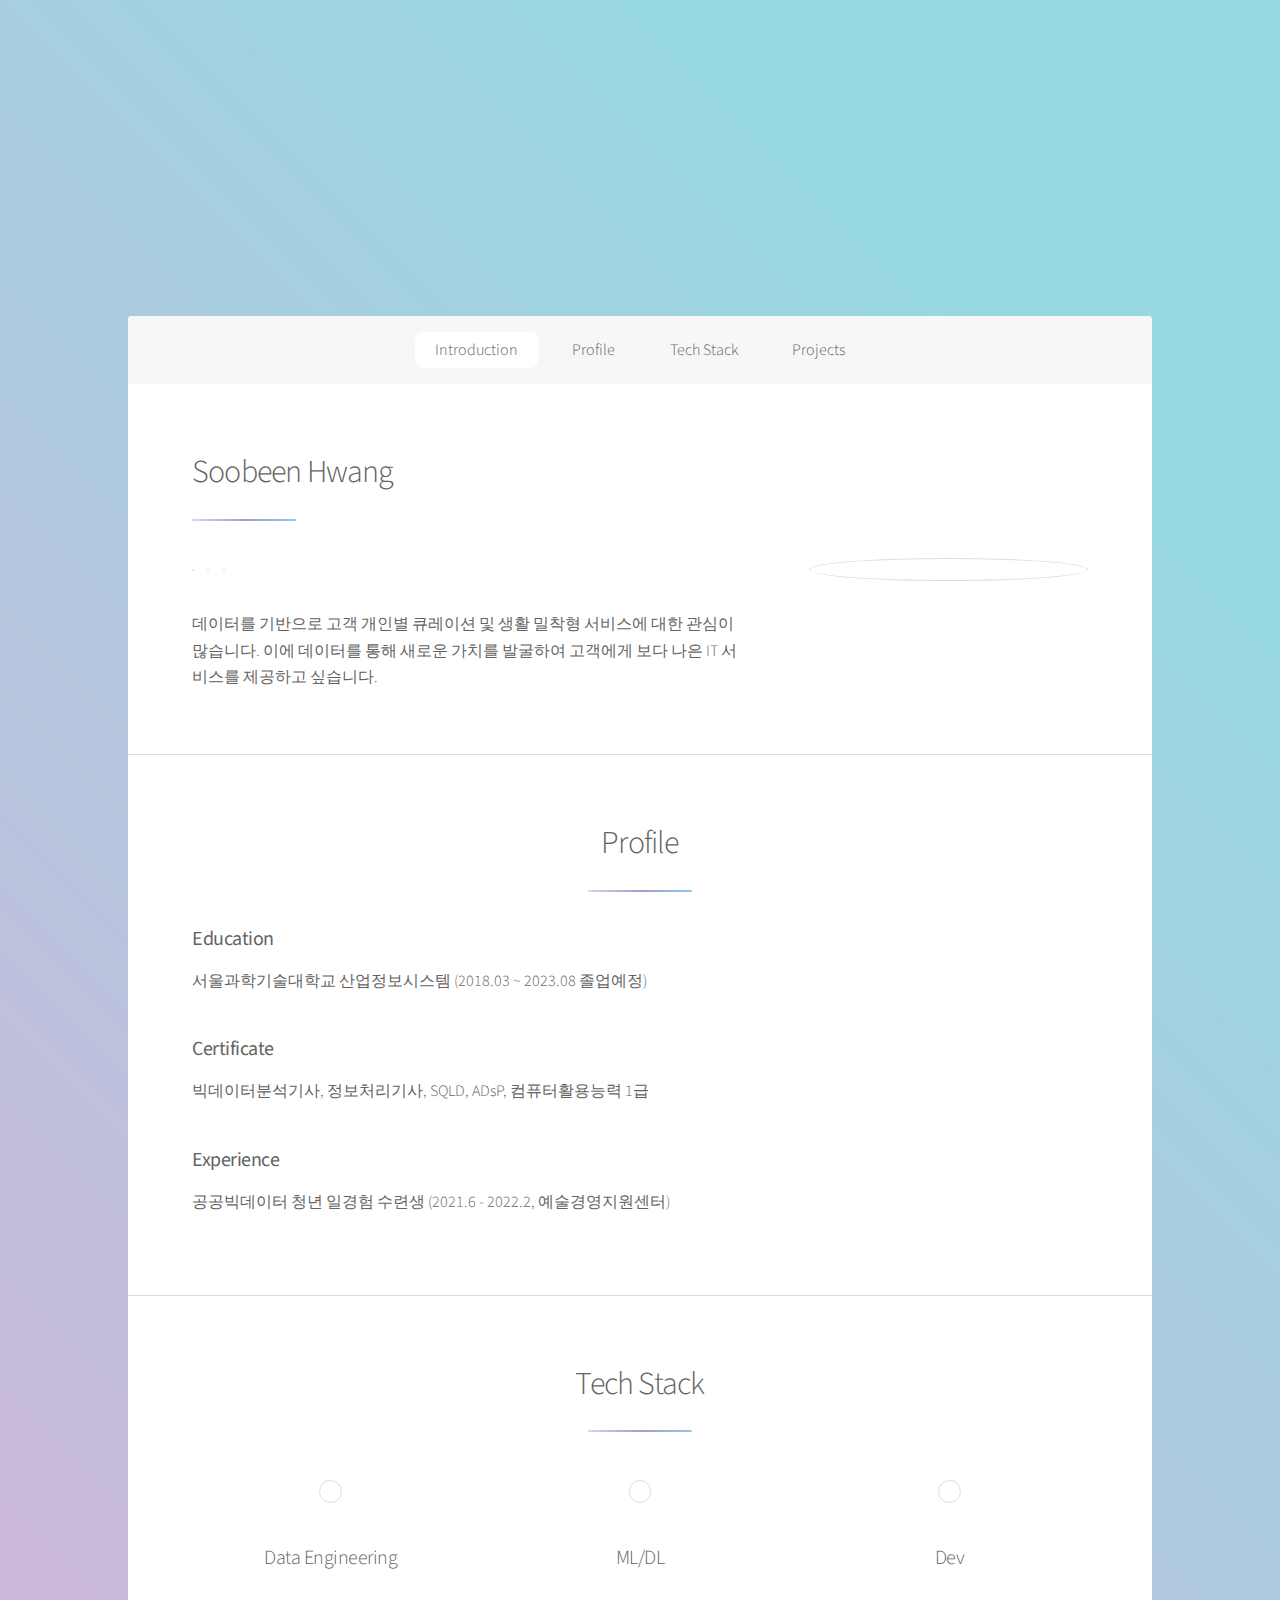
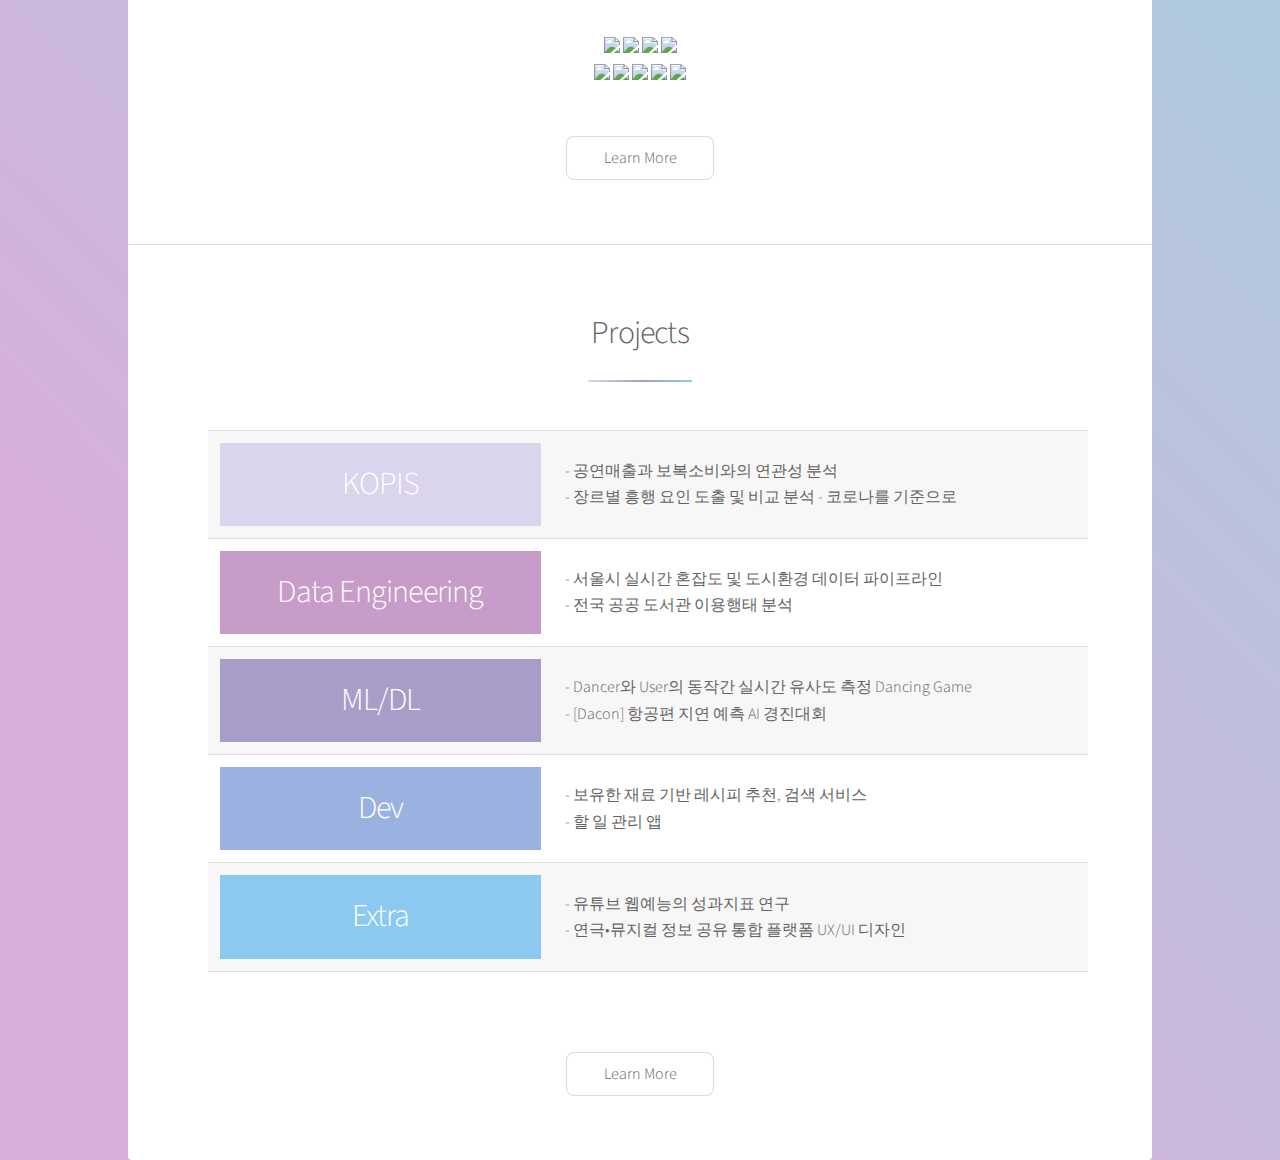
==== commit 6c02b047: "header 수정" ====
--- a/index.html
+++ b/index.html
@@ -8,6 +8,11 @@
 	<head>
 		<title>soobeen-byul.log</title>
 		<meta name="description" content="Data Engineering/Data Analysis/Dev Portpolio of @soobeen-byul">
+		<meta property="og:type" content="website"> 
+		<meta property="og:title" content="soobeen-byul.log">
+		<meta property="og:description" content="Data Engineering/Data Analysis/Dev Portpolio of @soobeen-byul">
+		<meta property="og:image" content="http://soobeen-byul.github.io/images/planet_logo.png">
+		<meta property="og:url" content="http://soobeen-byul.github.io/">
 		<meta charset="utf-8" />
 		<meta name="viewport" content="width=device-width, initial-scale=1, user-scalable=no" />
 		<link rel="stylesheet" href="assets/css/main.css" />
@@ -46,9 +51,9 @@
 											<h2>Soobeen Hwang</h2>
 										</header>
 										<ul class="icons">
-											<li><a href="soobeen.byul@gmail.com" class="icon brands fa-tumblr alt"><span class="label">Gmail</span></a></li>
-											<li><a href="https://github.com/soobeen-byul" class="icon brands fa-github alt"><span class="label">GitHub</span></a></li>
-											<li><a href="https://sub-in-byul.tistory.com/" class="icon brands fa-tumblr alt"><span class="label">Tistory</span></a></li>
+											<li><a href="https://github.com/soobeen-byul" title="github.com/soobeen-byul" class="icon brands fa-github alt"><span class="label">GitHub</span></a></li>
+											<li><a href="https://sub-in-byul.tistory.com/" title = "sub-in-byul.tistory.com" class="icon brands fa-tumblr alt"><span class="label">Tistory</span></a></li>
+											<li><span class = "icon brands fa-google alt" title = "soobeen-byul@gmail.com"></span></li>
 										</ul>
 										<p>데이터를 기반으로 고객 개인별 큐레이션 및 생활 밀착형 서비스에 대한 관심이 많습니다. 이에 데이터를 통해 새로운 가치를 발굴하여 고객에게 보다 나은 IT 서비스를 제공하고 싶습니다.</p>
 							
@@ -90,11 +95,11 @@
 							</header>
 							<ul class="features">
 								<li>
-									<span class="icon major style5 fa-gem "></span>
+									<span class="icon major solid style5 fa-database "></span>
 									<h3>Data Engineering</h3>
 								</li>
 								<li>
-									<span class="icon major style3 fa-copy"></span>
+									<span class="icon major solid style3 fa-robot"></span>
 									<h3>ML/DL</h3>
 								</li>
 								<li>
@@ -126,8 +131,7 @@
 						<section id="cta" class="main special">
 							<header class="major">
 								<h2>Projects</h2>
-								<p>Donec imperdiet consequat consequat. Suspendisse feugiat congue<br />
-								posuere. Nulla massa urna, fermentum eget quam aliquet.</p>
+								<p></p>
 							</header>
 					
 							<ul class="statistics">
@@ -190,7 +194,7 @@
 								</table>
 
 							</ul>
-							<p class="content">Nam elementum nisl et mi a commodo porttitor. Morbi sit amet nisl eu arcu faucibus hendrerit vel a risus. Nam a orci mi, elementum ac arcu sit amet, fermentum pellentesque et purus. Integer maximus varius lorem, sed convallis diam accumsan sed. Etiam porttitor placerat sapien, sed eleifend a enim pulvinar faucibus semper quis ut arcu. Ut non nisl a mollis est efficitur vestibulum. Integer eget purus nec nulla mattis et accumsan ut magna libero. Morbi auctor iaculis porttitor. Sed ut magna ac risus et hendrerit scelerisque. Praesent eleifend lacus in lectus aliquam porta. Cras eu ornare dui curabitur lacinia.</p>
+							<!-- <p class="content">Nam elementum nisl et mi a commodo porttitor. Morbi sit amet nisl eu arcu faucibus hendrerit vel a risus. Nam a orci mi, elementum ac arcu sit amet, fermentum pellentesque et purus. Integer maximus varius lorem, sed convallis diam accumsan sed. Etiam porttitor placerat sapien, sed eleifend a enim pulvinar faucibus semper quis ut arcu. Ut non nisl a mollis est efficitur vestibulum. Integer eget purus nec nulla mattis et accumsan ut magna libero. Morbi auctor iaculis porttitor. Sed ut magna ac risus et hendrerit scelerisque. Praesent eleifend lacus in lectus aliquam porta. Cras eu ornare dui curabitur lacinia.</p> -->
 							<footer class="major">
 								<ul class="actions special">
 									<li><a href="generic.html" class="button">Learn More</a></li>
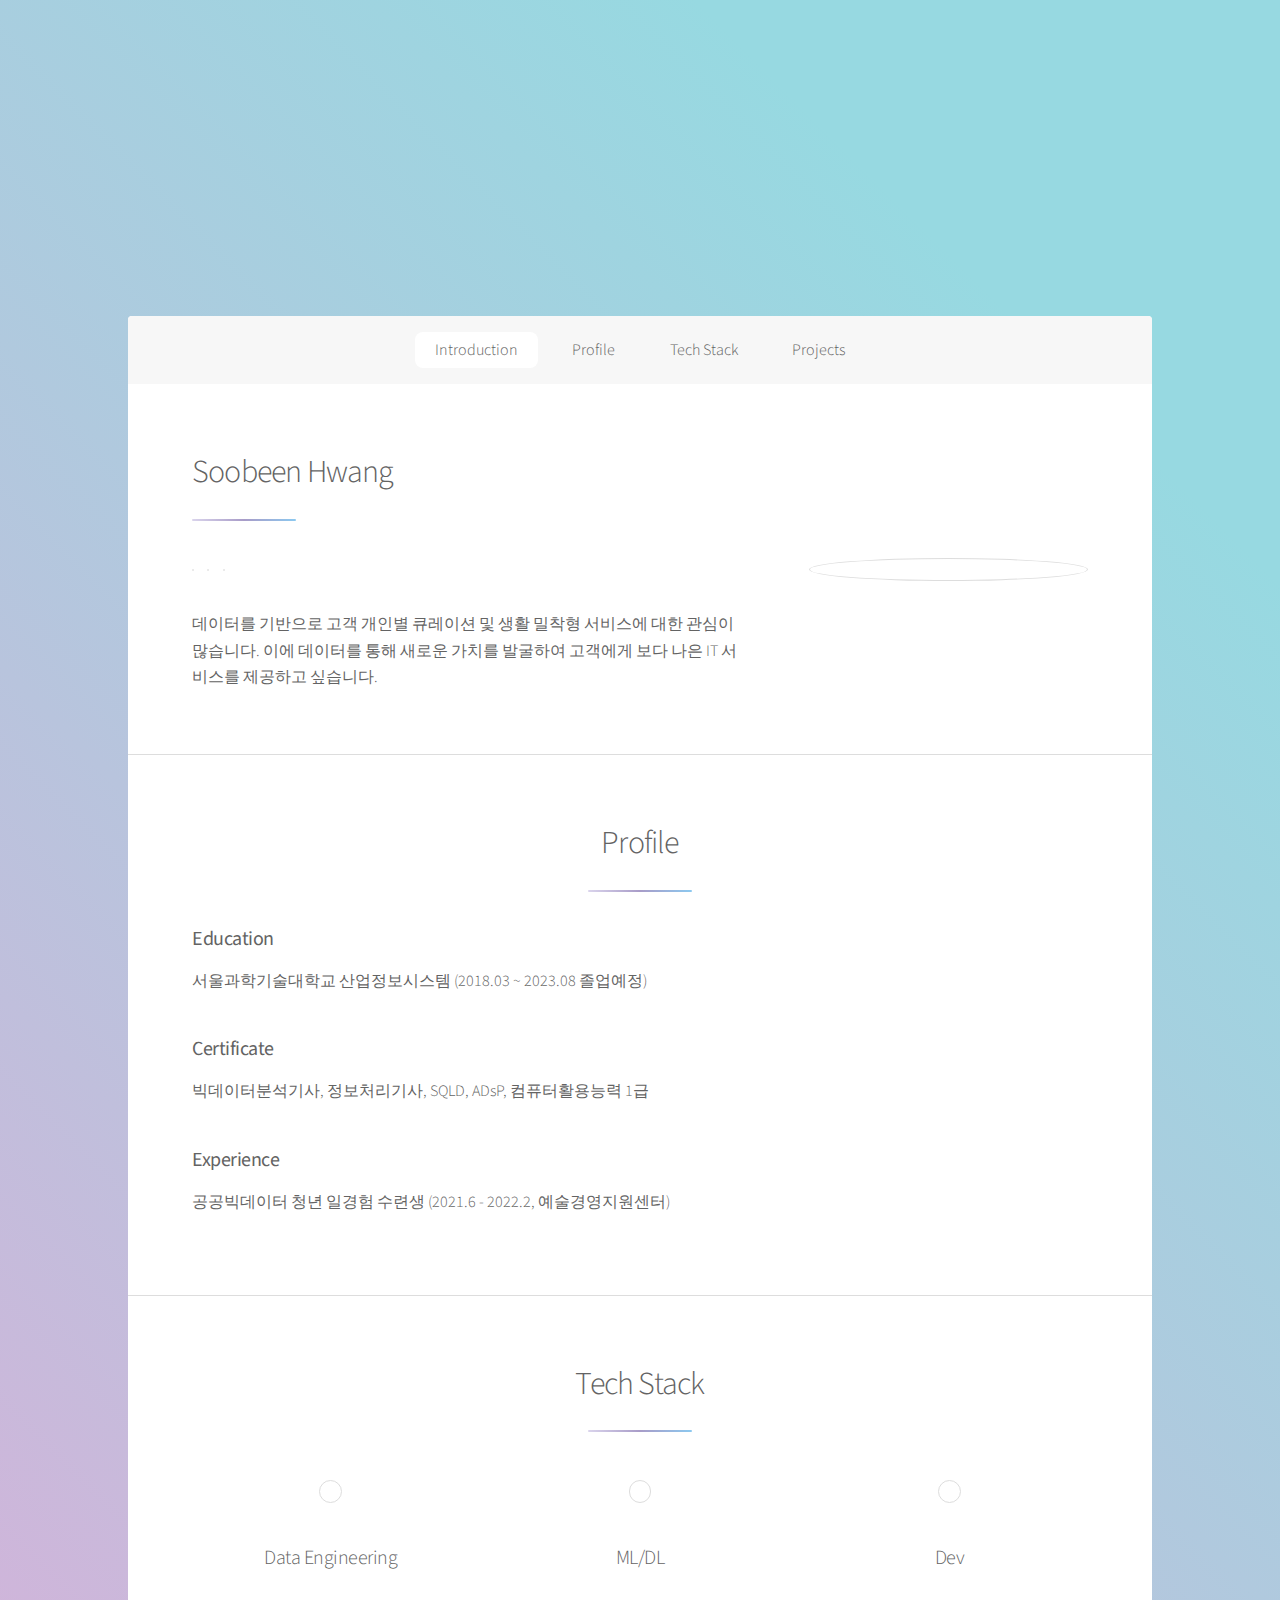
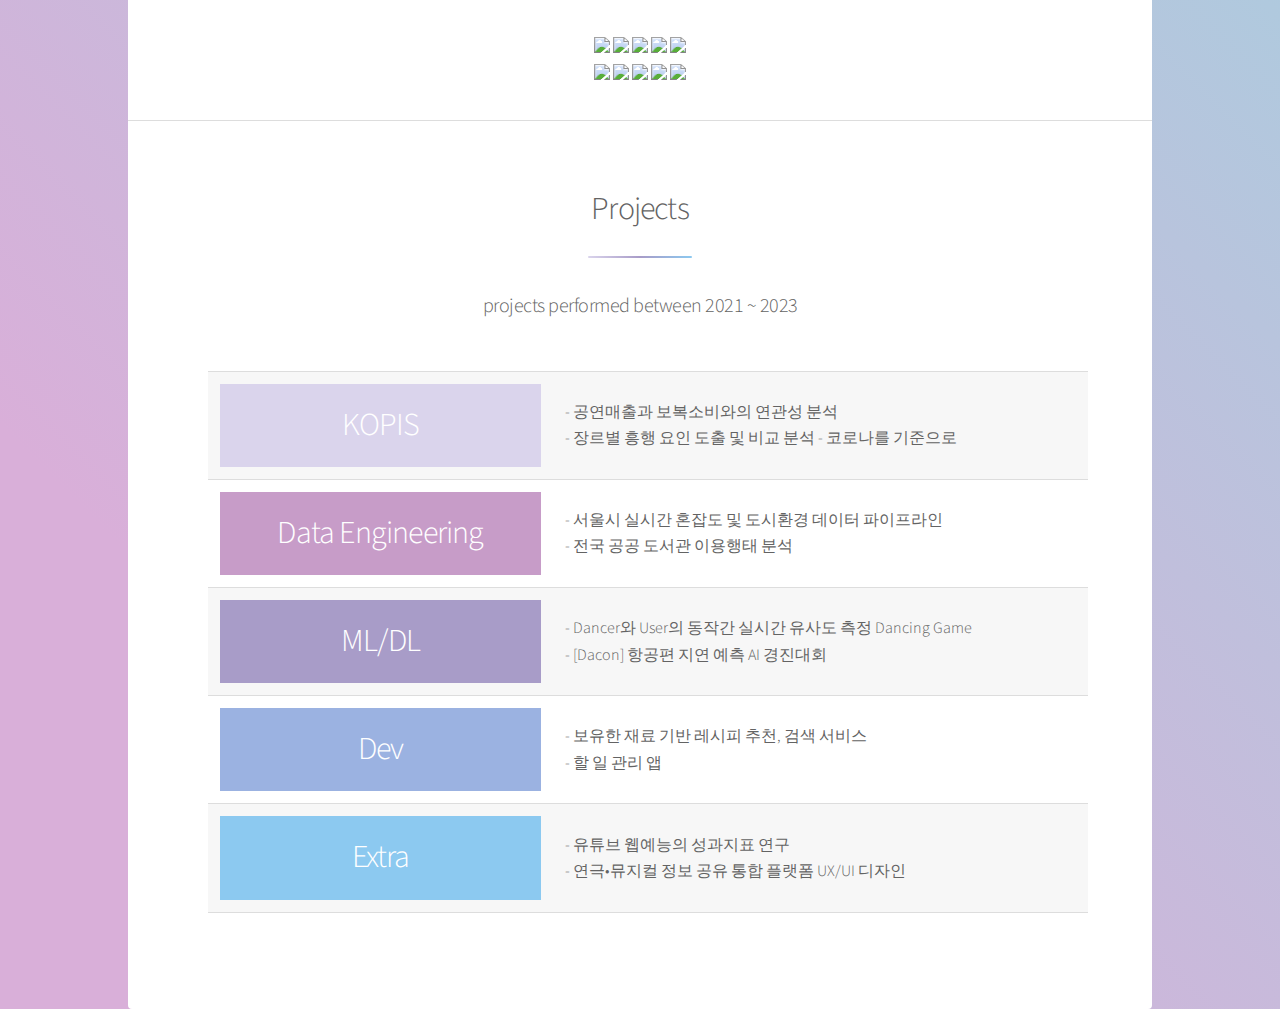
==== commit dd6eff1a: "add goole analytics" ====
--- a/index.html
+++ b/index.html
@@ -17,6 +17,14 @@
 		<meta name="viewport" content="width=device-width, initial-scale=1, user-scalable=no" />
 		<link rel="stylesheet" href="assets/css/main.css" />
 		<noscript><link rel="stylesheet" href="assets/css/noscript.css" /></noscript>
+		<!-- Google tag (gtag.js) -->
+		<script async src="https://www.googletagmanager.com/gtag/js?id=G-7HS2FFK71B"></script>
+		<script>
+			window.dataLayer = window.dataLayer || [];
+			function gtag(){dataLayer.push(arguments);}
+			gtag('js', new Date());
+			gtag('config', 'G-7HS2FFK71B');
+		</script>
 	</head>
 	<body class="is-preload">
 
@@ -110,6 +118,7 @@
 							</ul>
 							<div>
 								<img src="https://img.shields.io/badge/Python-3776AB?style=for-the-badge&logo=Python&logoColor=white"> 
+								<img src="https://img.shields.io/badge/MySQL-4479A1?style=for-the-badge&logo=MySQL&logoColor=white"> 
 								<img src="https://img.shields.io/badge/R-276DC3?style=for-the-badge&logo=R&logoColor=white">
 								<img src="https://img.shields.io/badge/Vue.js-4FC08D?style=for-the-badge&logo=Vue.js&logoColor=white">
 								<img src="https://img.shields.io/badge/Django-092E20?style=for-the-badge&logo=Django&logoColor=white">
@@ -121,17 +130,12 @@
 								<img src="https://img.shields.io/badge/Apache%20Spark-E25A1C?style=for-the-badge&logo=Apache%20Spark&logoColor=white">
 								<img src="https://img.shields.io/badge/Apache%20Zeppelin-D22128?style=for-the-badge&logo=Apache&logoColor=white">
 							</div>
-							<footer class="major">
-								<ul class="actions special">
-									<li><a href="generic.html" class="button">Learn More</a></li>
-								</ul>
-							</footer>
 						</section>
 
 						<section id="cta" class="main special">
 							<header class="major">
 								<h2>Projects</h2>
-								<p></p>
+								<p>projects performed between 2021 ~ 2023</p>
 							</header>
 					
 							<ul class="statistics">
@@ -194,12 +198,6 @@
 								</table>
 
 							</ul>
-							<!-- <p class="content">Nam elementum nisl et mi a commodo porttitor. Morbi sit amet nisl eu arcu faucibus hendrerit vel a risus. Nam a orci mi, elementum ac arcu sit amet, fermentum pellentesque et purus. Integer maximus varius lorem, sed convallis diam accumsan sed. Etiam porttitor placerat sapien, sed eleifend a enim pulvinar faucibus semper quis ut arcu. Ut non nisl a mollis est efficitur vestibulum. Integer eget purus nec nulla mattis et accumsan ut magna libero. Morbi auctor iaculis porttitor. Sed ut magna ac risus et hendrerit scelerisque. Praesent eleifend lacus in lectus aliquam porta. Cras eu ornare dui curabitur lacinia.</p> -->
-							<footer class="major">
-								<ul class="actions special">
-									<li><a href="generic.html" class="button">Learn More</a></li>
-								</ul>
-							</footer>
 						</section>
 
 					</div>
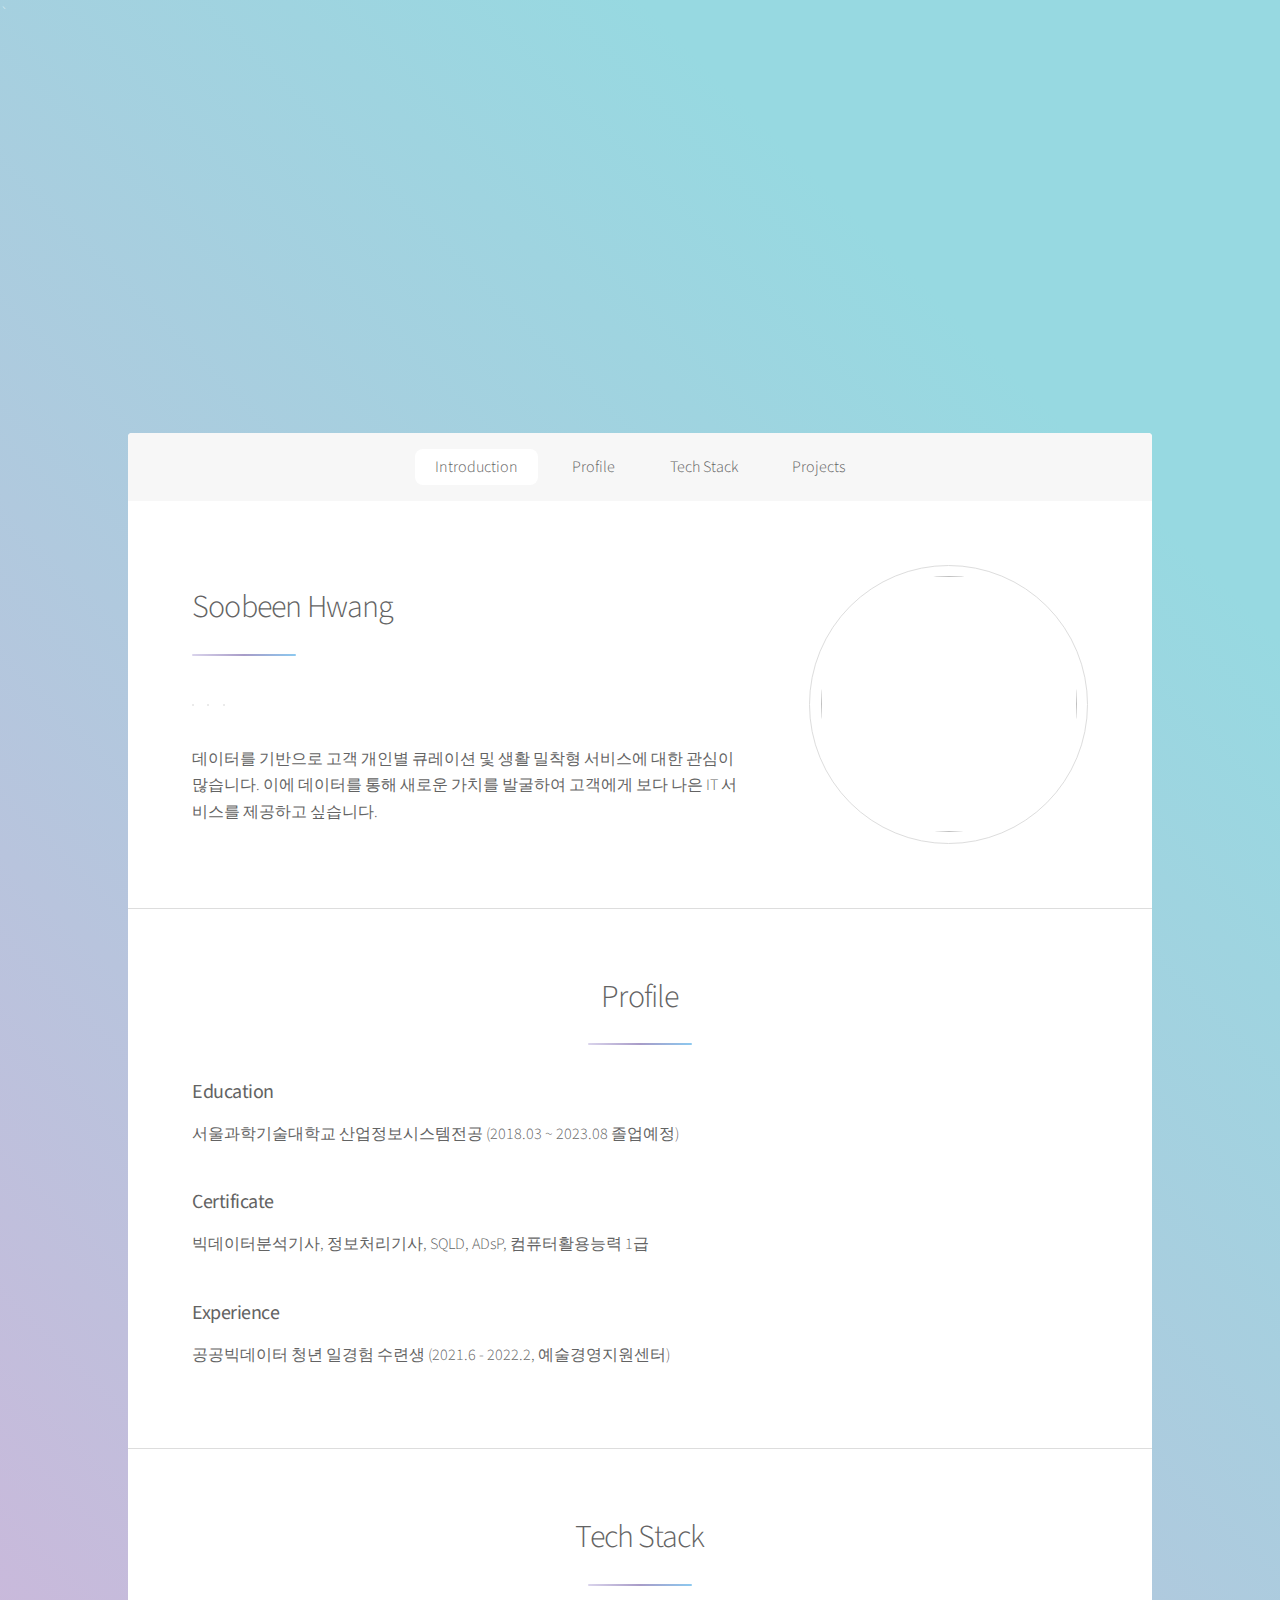
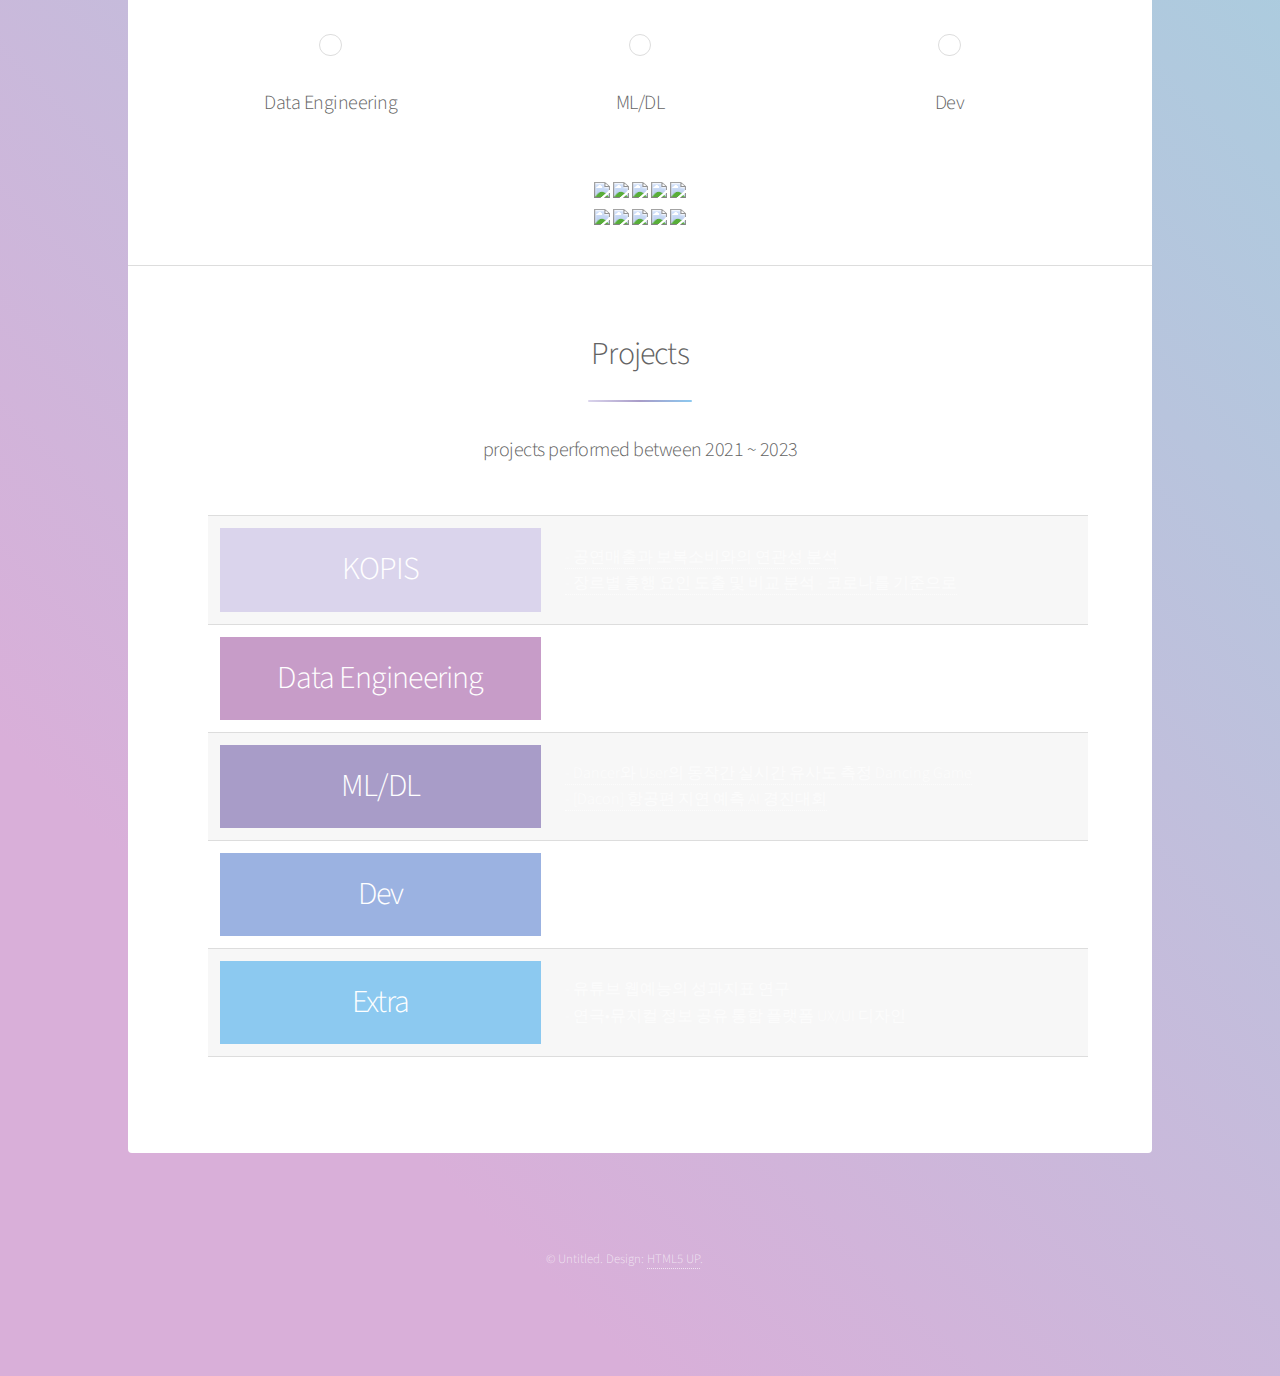
==== commit 25699706: "crobtab test" ====
--- a/index.html
+++ b/index.html
@@ -1,4 +1,4 @@
-<!DOCTYPE HTML>
+`<!DOCTYPE HTML>
 <!--
 	Stellar by HTML5 UP
 	html5up.net | @ajlkn
@@ -35,7 +35,7 @@
 					<header id="header" class="alt">
 						<span class="logo"><img width="90" src="images/planet_logo.png" alt="" /></span>
 						<h1>soobeen-byul</h1>
-						<p>Data/Dev Portpolio of soobeen-byul<br /></p>
+						<p>Data/Dev Portpolio of <a href="https://github.com/soobeen-byul">@soobeen-byul</a><br /></p>
 					</header>
 
 				<!-- Nav -->
@@ -76,7 +76,7 @@
 								<h2>Profile</h2>
 								<div style="text-align: left;">
 									<h3><span class="icon solid fa-school"></span>   <b>Education</b></h3>
-									<div>서울과학기술대학교 산업정보시스템 (2018.03 ~ 2023.08 졸업예정)</div>
+									<div>서울과학기술대학교 산업정보시스템전공 (2018.03 ~ 2023.08 졸업예정)</div>
 									<p></p>
 								</div>
 								<div style="text-align: left;">
@@ -148,7 +148,7 @@
 											</li>
 										</td>
 										<td>
-											<span> - 공연매출과 보복소비와의 연관성 분석<br> - 장르별 흥행 요인 도출 및 비교 분석 - 코로나를 기준으로</span>
+											<span><a href="projects/kopis_1.html" > - 공연매출과 보복소비와의 연관성 분석</a><br><a href="projects/kopis_2.html" >  - 장르별 흥행 요인 도출 및 비교 분석 - 코로나를 기준으로</a></span>
 										</td>
 									</tr>
 									<tr>
@@ -159,7 +159,7 @@
 											</li>
 										</td>
 										<td>
-											<span> - 서울시 실시간 혼잡도 및 도시환경 데이터 파이프라인<br> - 전국 공공 도서관 이용행태 분석</span>
+											<span><a href="https://github.com/soobeen-byul/Seoul_Congestion_Info"> - 서울시 실시간 혼잡도 및 도시환경 데이터 파이프라인</a><br><a href="https://github.com/soobeen-byul/Library-Data-Analysis"> - 전국 공공 도서관 이용행태 분석</a></span>
 										</td>
 									</tr>
 									<tr>
@@ -170,7 +170,7 @@
 											</li>
 										</td>
 										<td>
-											<span>- Dancer와 User의 동작간 실시간 유사도 측정 Dancing Game<br/> - [Dacon] 항공편 지연 예측 AI 경진대회</span>
+											<span><a href="https://github.com/nayeon1107/dancing_project"> - Dancer와 User의 동작간 실시간 유사도 측정 Dancing Game</a><br/><a href="https://github.com/soobeen-byul/Data-Analysis-Project/blob/main/%5BDacon%5D_%ED%95%AD%EA%B3%B5%ED%8E%B8_%EC%A7%80%EC%97%B0_%EC%98%88%EC%B8%A1_AI_%EA%B2%BD%EC%A7%84%EB%8C%80%ED%9A%8C.ipynb"> - [Dacon] 항공편 지연 예측 AI 경진대회</a></span>
 										</td>
 									</tr>
 									<tr>
@@ -181,7 +181,7 @@
 											</li>
 										</td>
 										<td>
-											<span> - 보유한 재료 기반 레시피 추천, 검색 서비스<br/> - 할 일 관리 앱</span>
+											<span><a href="https://github.com/soobeen-byul/chef_project"> - 보유한 재료 기반 레시피 추천, 검색 서비스</a><br/><a href="https://github.com/soobeen-byul/PLAN-IT"> - 할 일 관리 앱</a></span>
 										</td>
 									</tr>
 									<tr>
@@ -203,8 +203,8 @@
 					</div>
 
 				<!-- Footer -->
-					<!-- <footer id="footer">
-						<section>
+					<footer id="footer">
+						<!-- <section>
 							<h2>Aliquam sed mauris</h2>
 							<p>Sed lorem ipsum dolor sit amet et nullam consequat feugiat consequat magna adipiscing tempus etiam dolore veroeros. eget dapibus mauris. Cras aliquet, nisl ut viverra sollicitudin, ligula erat egestas velit, vitae tincidunt odio.</p>
 							<ul class="actions">
@@ -219,9 +219,9 @@
 								<dt>Email</dt>
 								<dd><a href="#">soobeen.byul@gmail.com</a></dd>
 							</dl>
-						</section>
+						</section> -->
 						<p class="copyright">&copy; Untitled. Design: <a href="https://html5up.net">HTML5 UP</a>.</p>
-					</footer> -->
+					</footer>
 
 			</div>
 
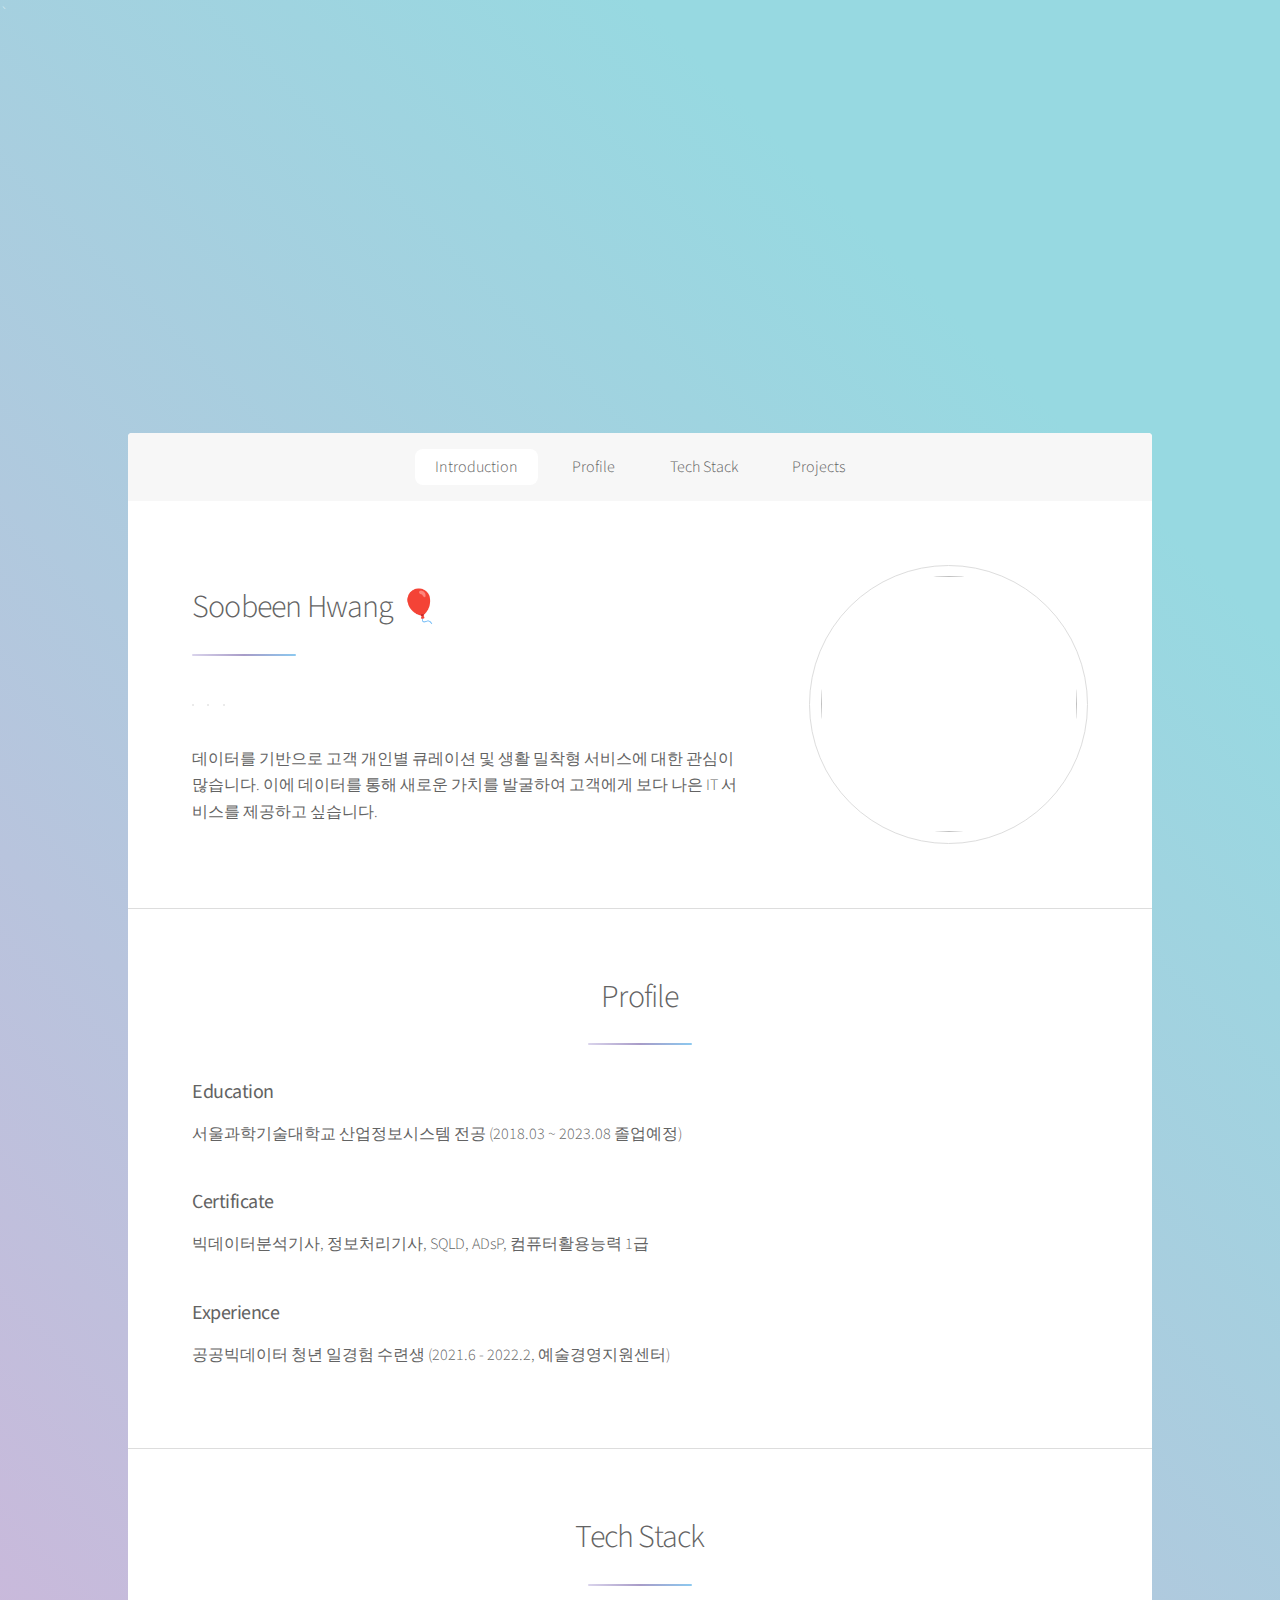
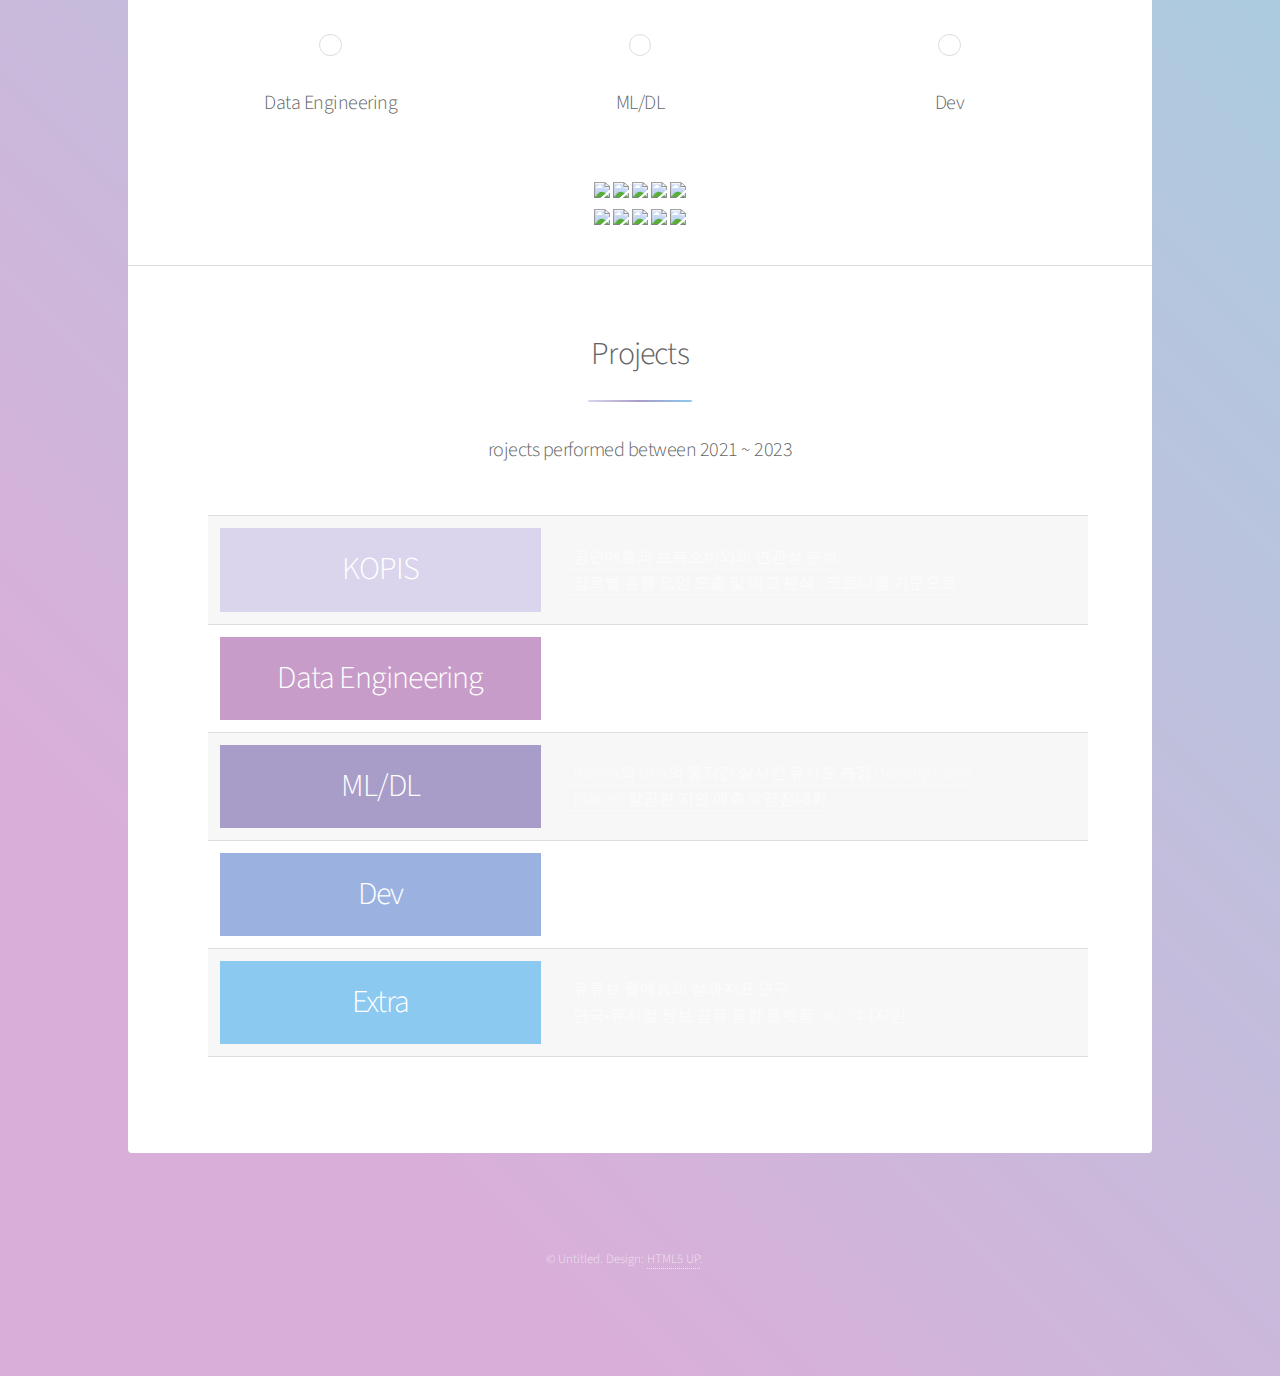
==== commit 582928a3: "crontab test 3" ====
--- a/index.html
+++ b/index.html
@@ -56,7 +56,7 @@
 								<div class="spotlight">
 									<div class="content">
 										<header class="major">
-											<h2>Soobeen Hwang</h2>
+											<h2>Soobeen Hwang 🎈</h2>
 										</header>
 										<ul class="icons">
 											<li><a href="https://github.com/soobeen-byul" title="github.com/soobeen-byul" class="icon brands fa-github alt"><span class="label">GitHub</span></a></li>
@@ -76,7 +76,7 @@
 								<h2>Profile</h2>
 								<div style="text-align: left;">
 									<h3><span class="icon solid fa-school"></span>   <b>Education</b></h3>
-									<div>서울과학기술대학교 산업정보시스템전공 (2018.03 ~ 2023.08 졸업예정)</div>
+									<div>서울과학기술대학교 산업정보시스템 전공 (2018.03 ~ 2023.08 졸업예정)</div>
 									<p></p>
 								</div>
 								<div style="text-align: left;">
@@ -135,7 +135,7 @@
 						<section id="cta" class="main special">
 							<header class="major">
 								<h2>Projects</h2>
-								<p>projects performed between 2021 ~ 2023</p>
+								<p>rojects performed between 2021 ~ 2023</p>
 							</header>
 					
 							<ul class="statistics">
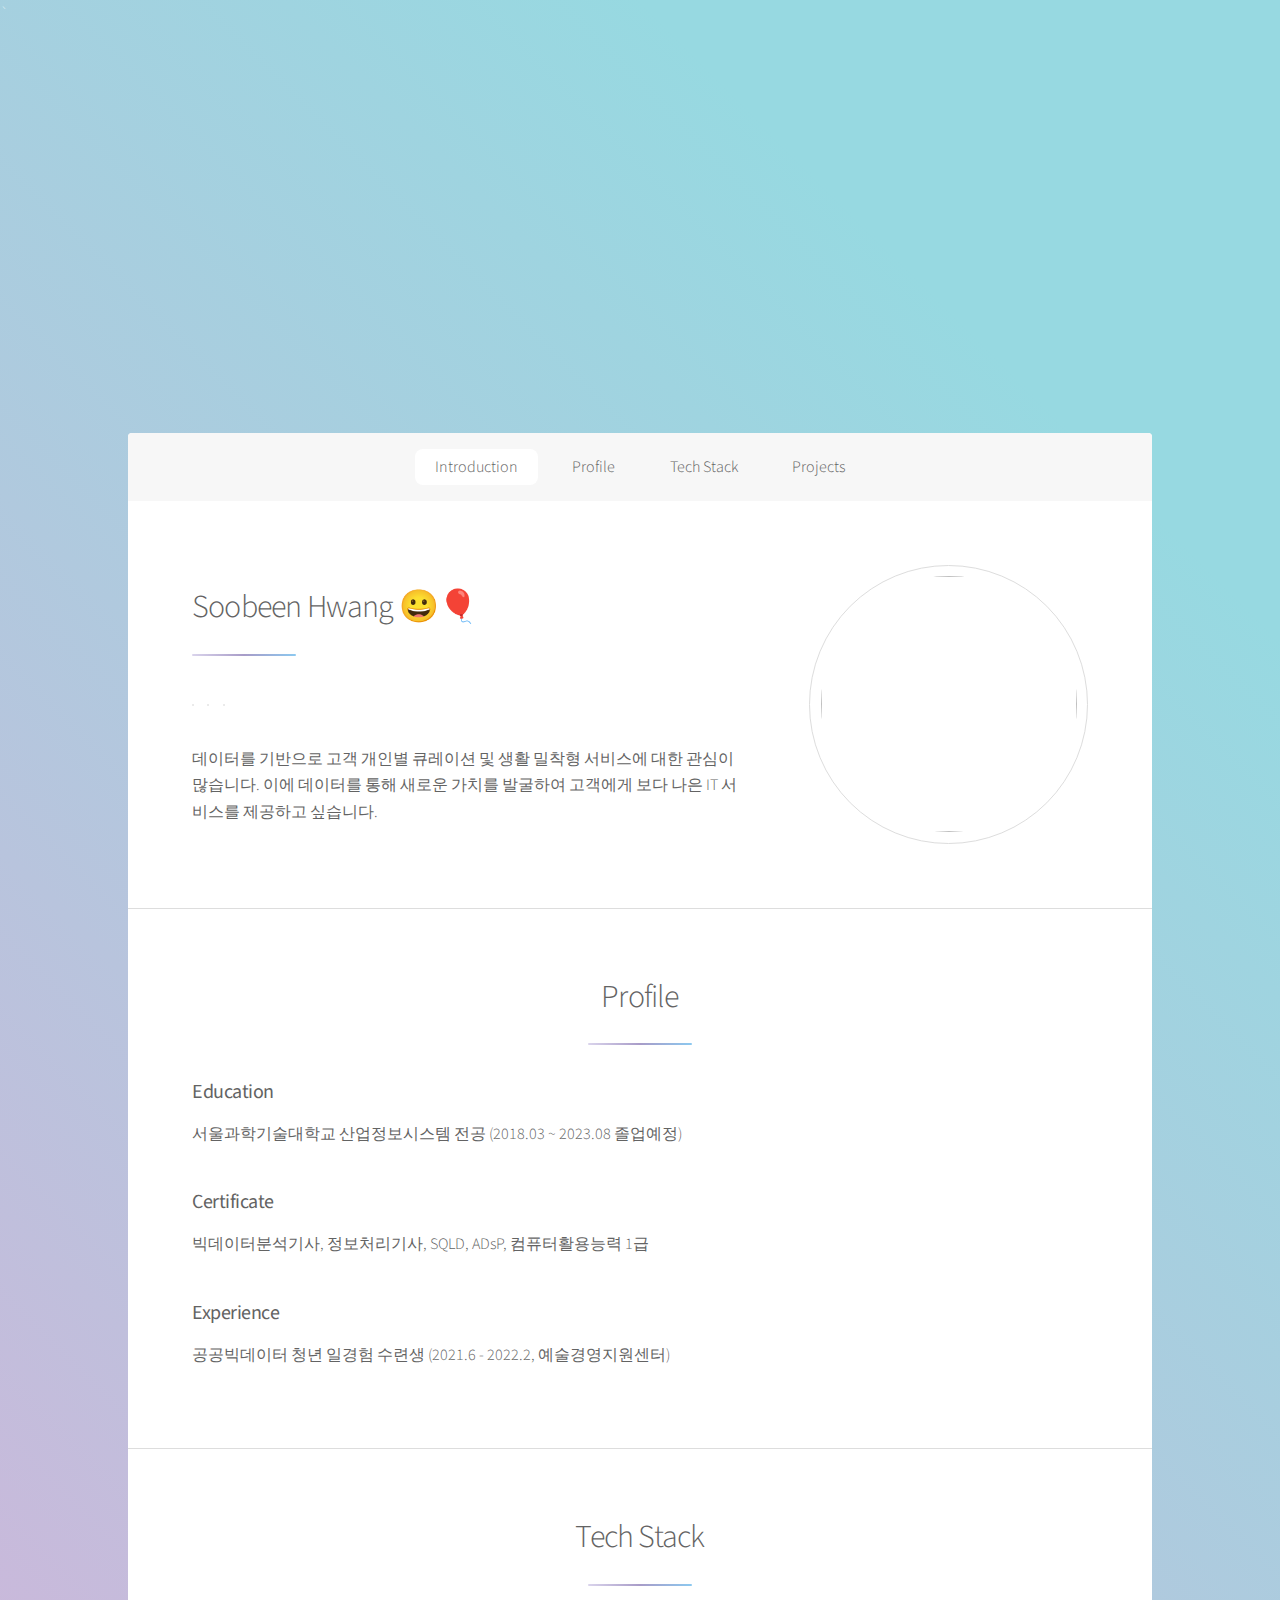
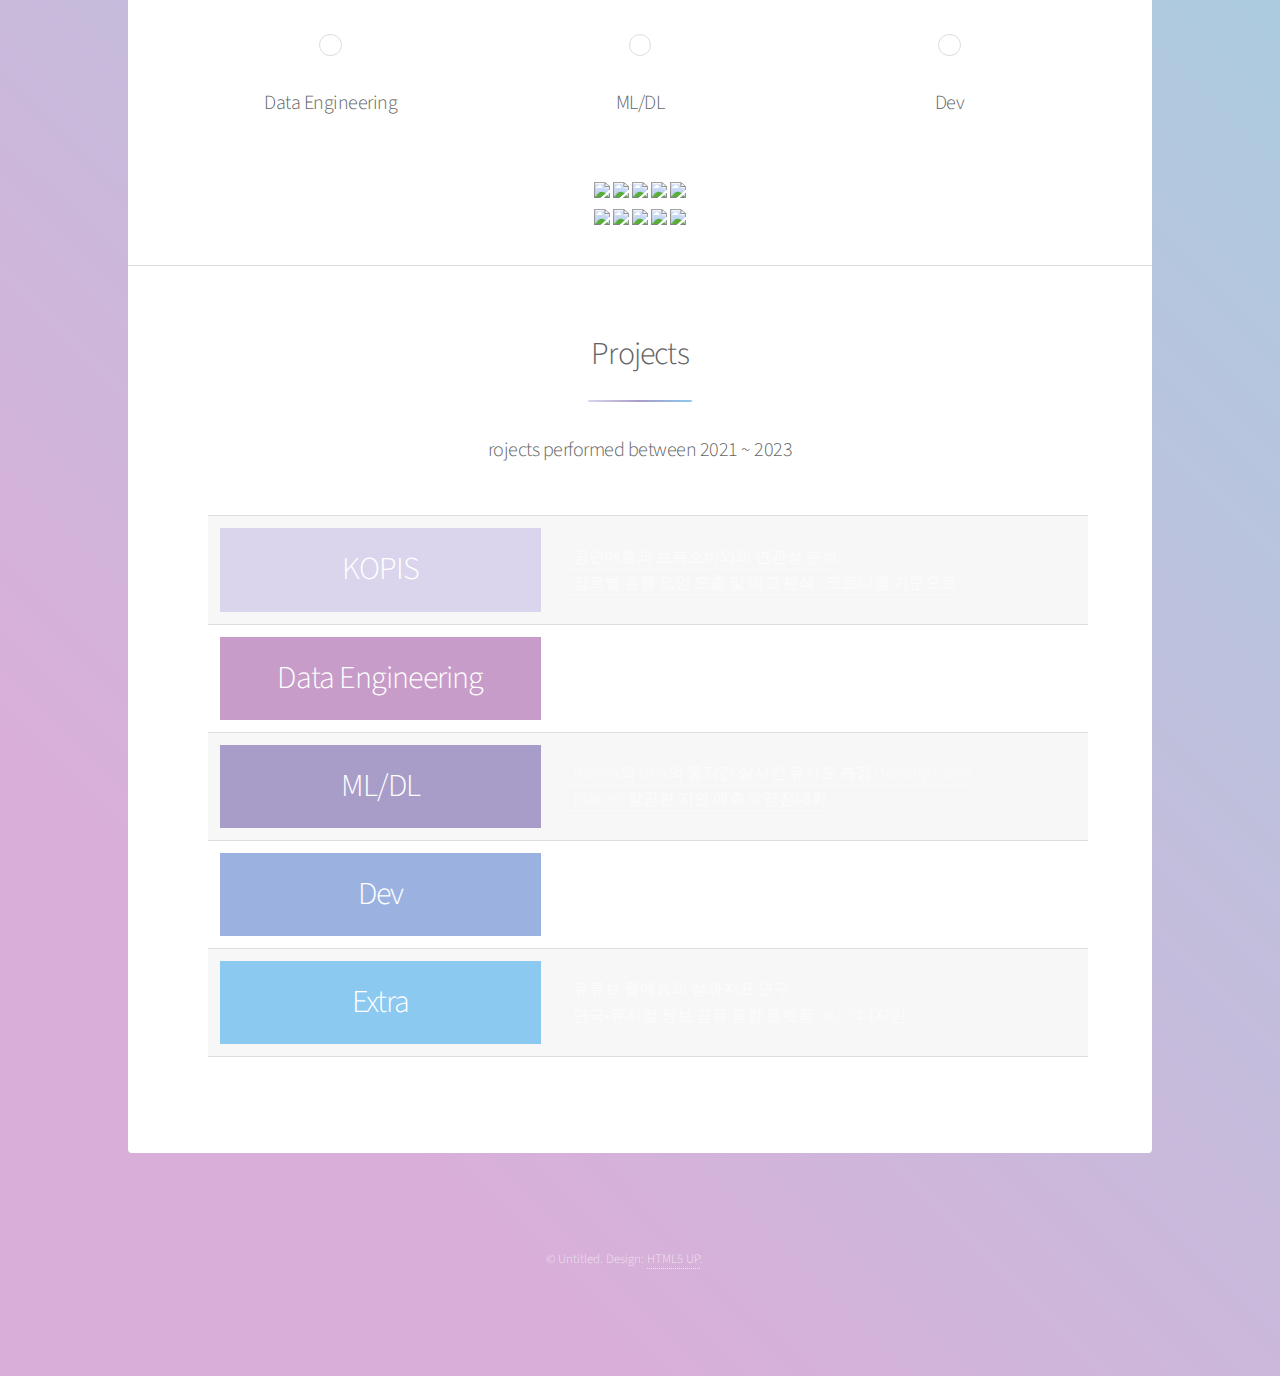
==== commit daf41c7c: "crontab test 4" ====
--- a/index.html
+++ b/index.html
@@ -56,7 +56,7 @@
 								<div class="spotlight">
 									<div class="content">
 										<header class="major">
-											<h2>Soobeen Hwang 🎈</h2>
+											<h2>Soobeen Hwang 😀🎈</h2>
 										</header>
 										<ul class="icons">
 											<li><a href="https://github.com/soobeen-byul" title="github.com/soobeen-byul" class="icon brands fa-github alt"><span class="label">GitHub</span></a></li>
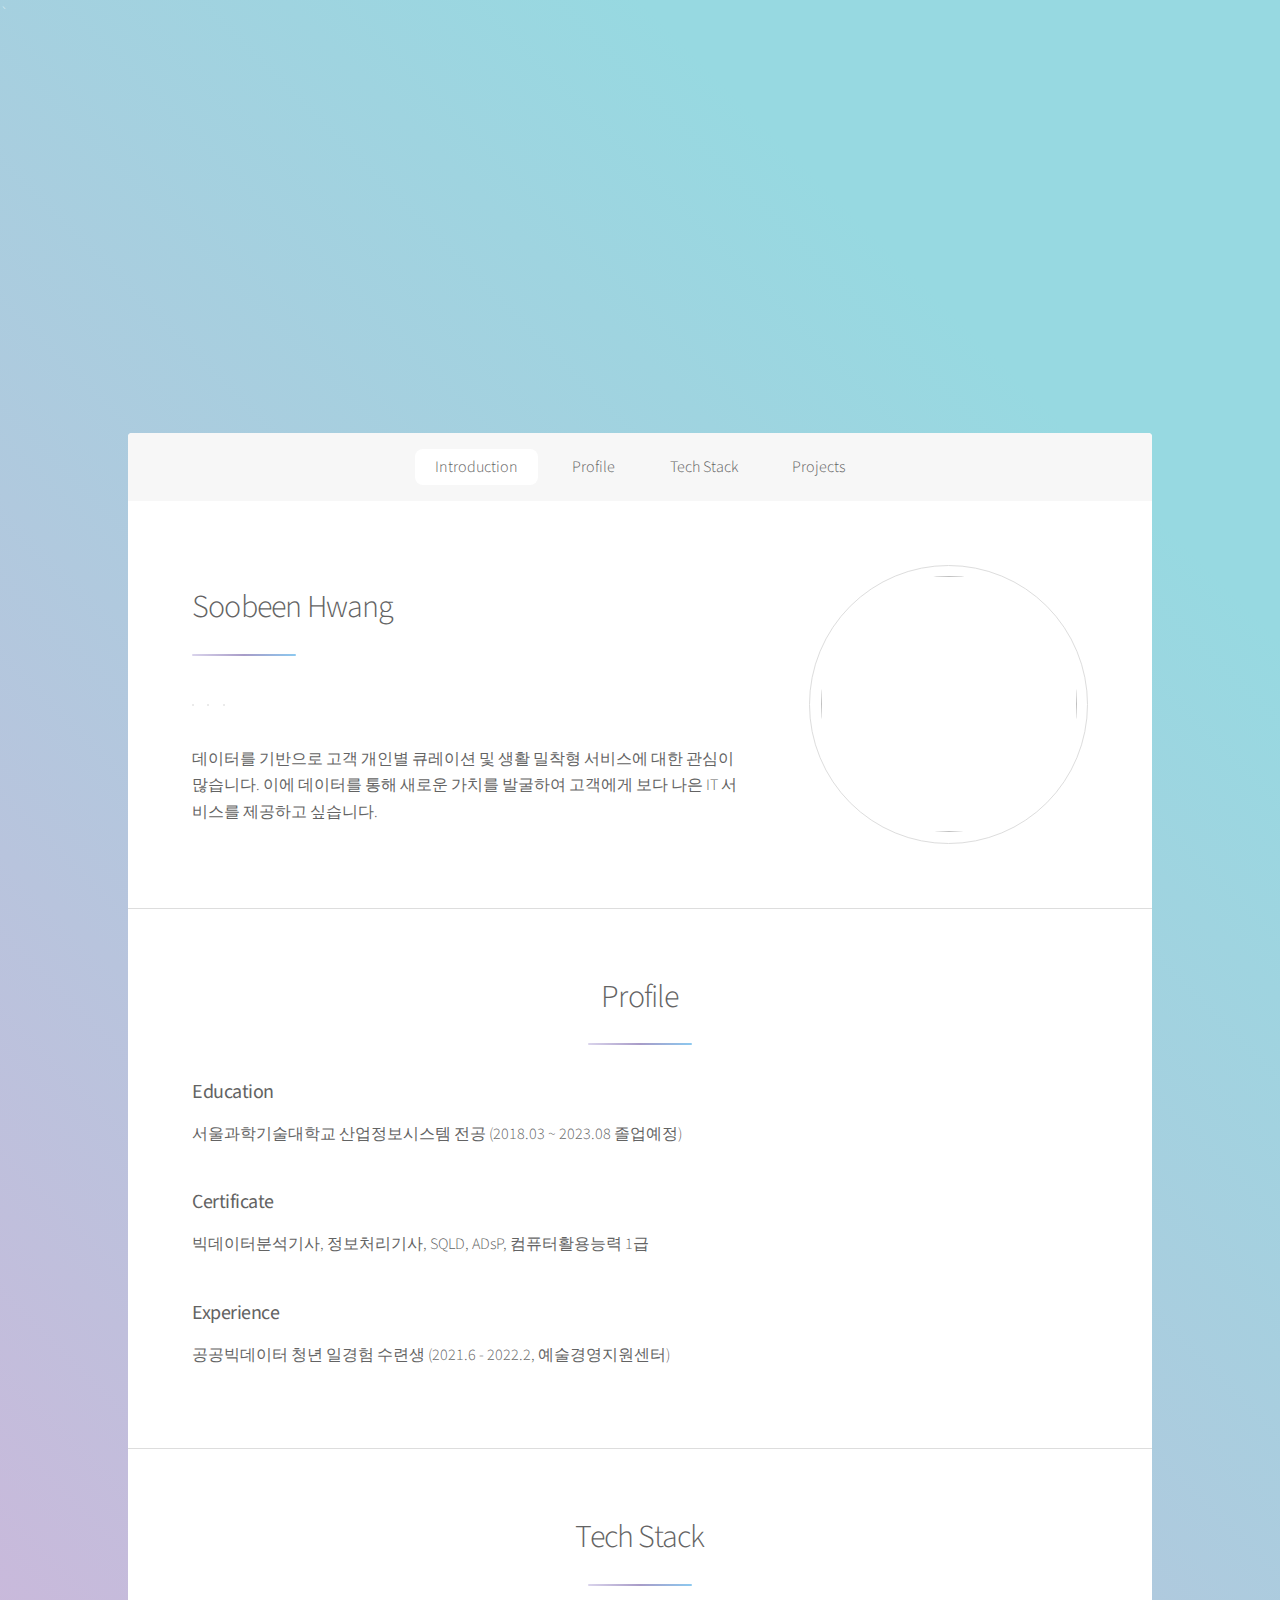
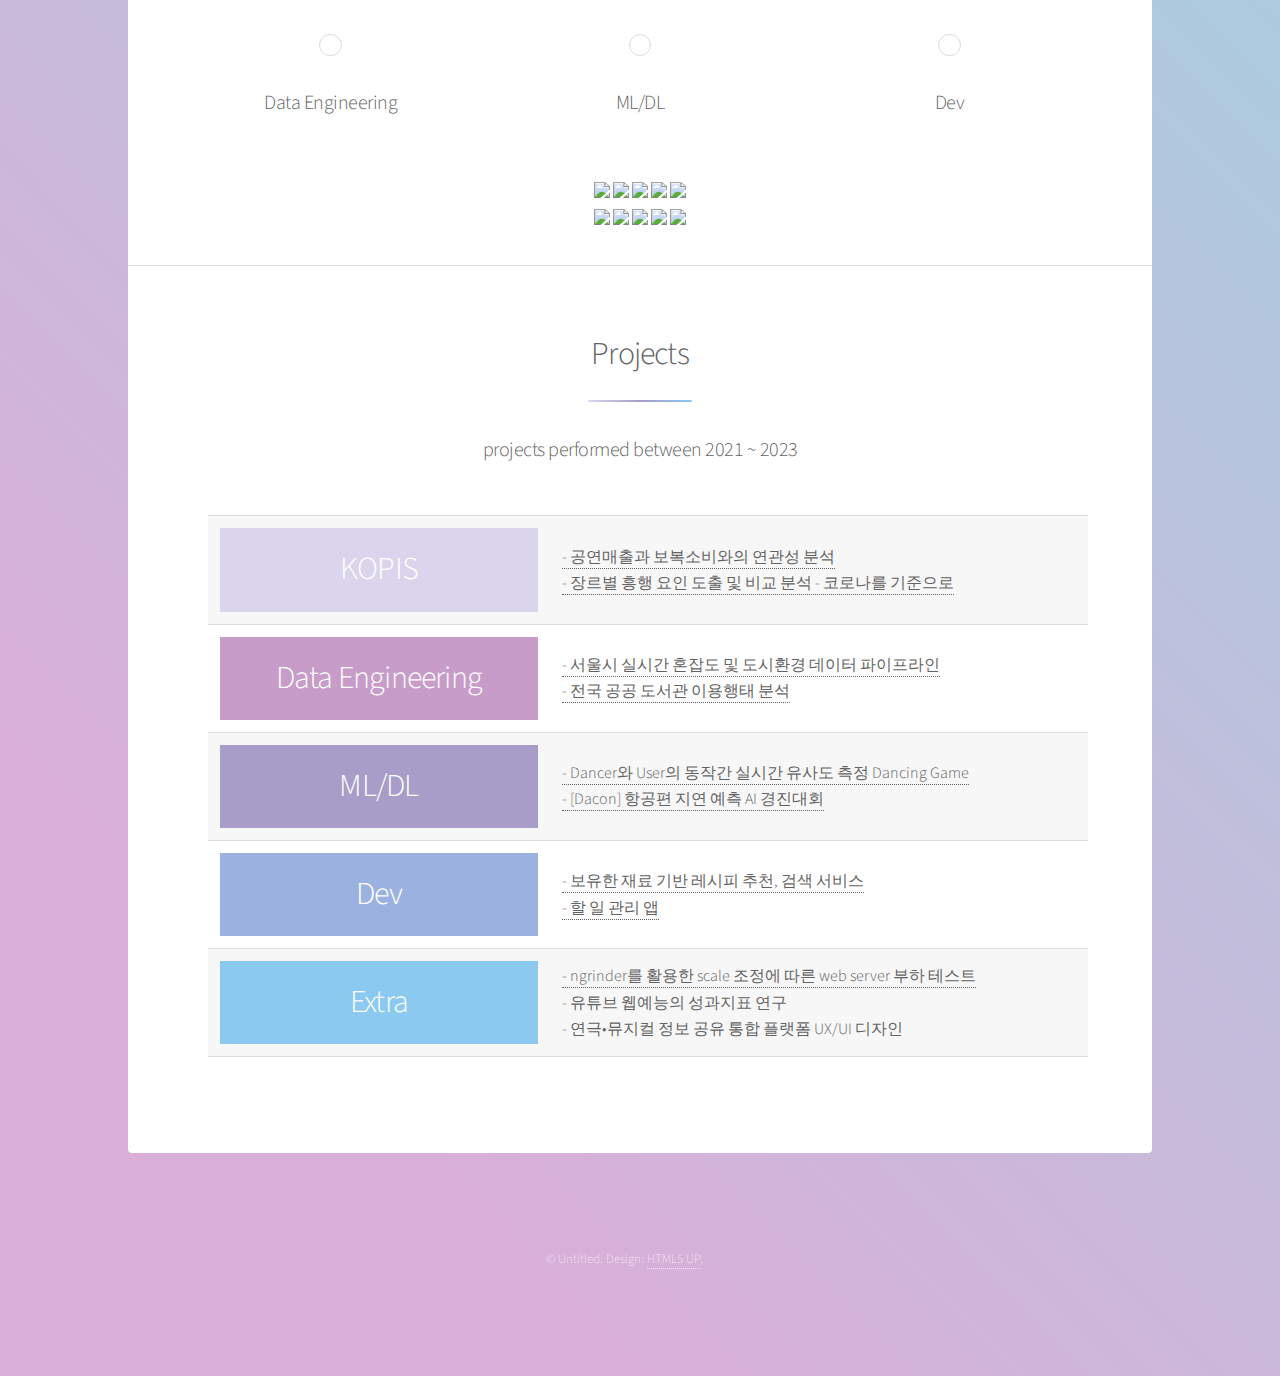
==== commit 8e136b8e: "Merge pull request #1 from soobeen-byul/team.ship" ====
--- a/index.html
+++ b/index.html
@@ -56,7 +56,7 @@
 								<div class="spotlight">
 									<div class="content">
 										<header class="major">
-											<h2>Soobeen Hwang 😀🎈</h2>
+											<h2>Soobeen Hwang</h2>
 										</header>
 										<ul class="icons">
 											<li><a href="https://github.com/soobeen-byul" title="github.com/soobeen-byul" class="icon brands fa-github alt"><span class="label">GitHub</span></a></li>
@@ -135,7 +135,7 @@
 						<section id="cta" class="main special">
 							<header class="major">
 								<h2>Projects</h2>
-								<p>rojects performed between 2021 ~ 2023</p>
+								<p>projects performed between 2021 ~ 2023</p>
 							</header>
 					
 							<ul class="statistics">
@@ -192,7 +192,7 @@
 											</li>
 										</td>
 										<td>
-											<span> - 유튜브 웹예능의 성과지표 연구 <br/> - 연극•뮤지컬 정보 공유 통합 플랫폼 UX/UI 디자인</span>
+											<span><a href="projects/ngrinder.html"> - ngrinder를 활용한 scale 조정에 따른 web server 부하 테스트 </a><br/> - 유튜브 웹예능의 성과지표 연구 <br/> - 연극•뮤지컬 정보 공유 통합 플랫폼 UX/UI 디자인</span>
 										</td>
 									</tr>
 								</table>
--- a/assets/css/main.css
+++ b/assets/css/main.css
@@ -121,7 +121,7 @@
 /* Type */
 
 	body {
-		/* background-color: #935d8c; */
+		background-color: #935d8c;
 		color: rgba(255, 255, 255, 0.65);
 	}
 
@@ -2727,6 +2727,7 @@
 		table td {
 			padding: 0.75em 0.75em;
 			text-align: left;
+			color : #636363;
 		}
 
 		table th {
